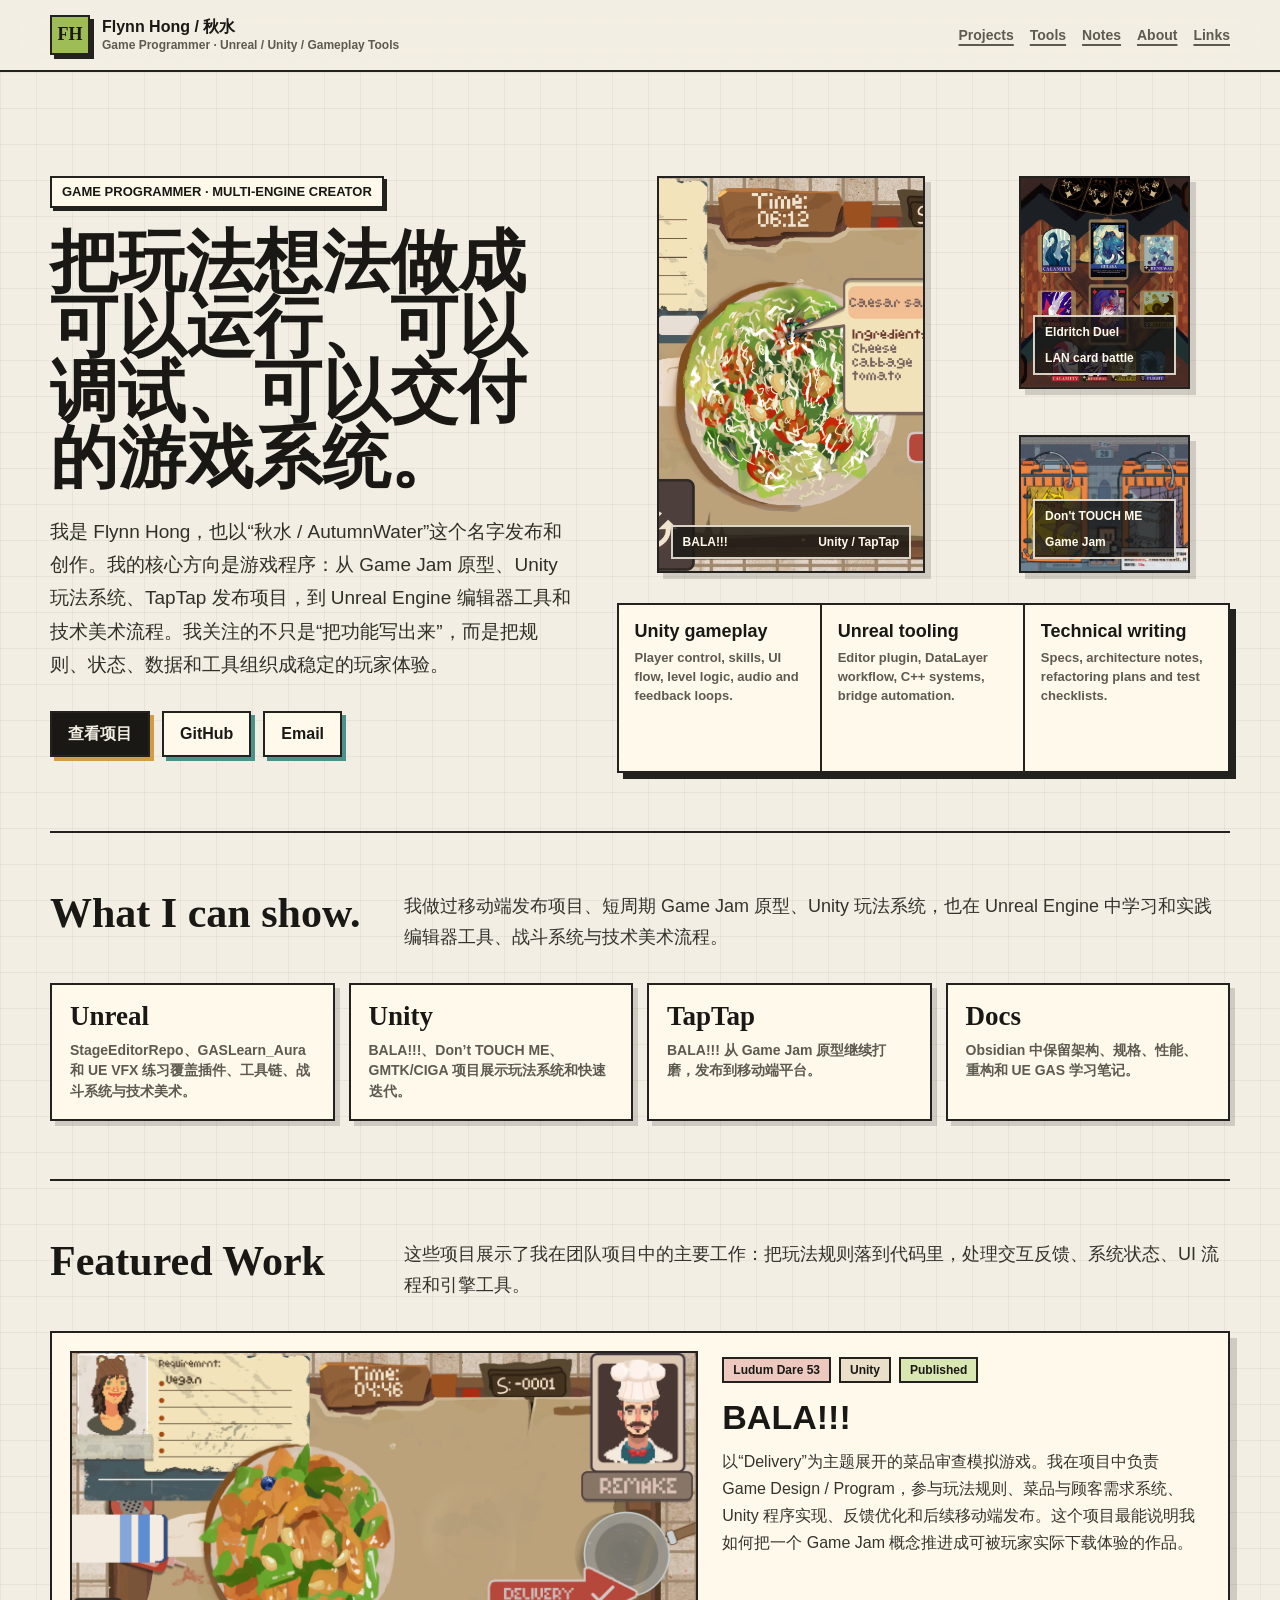
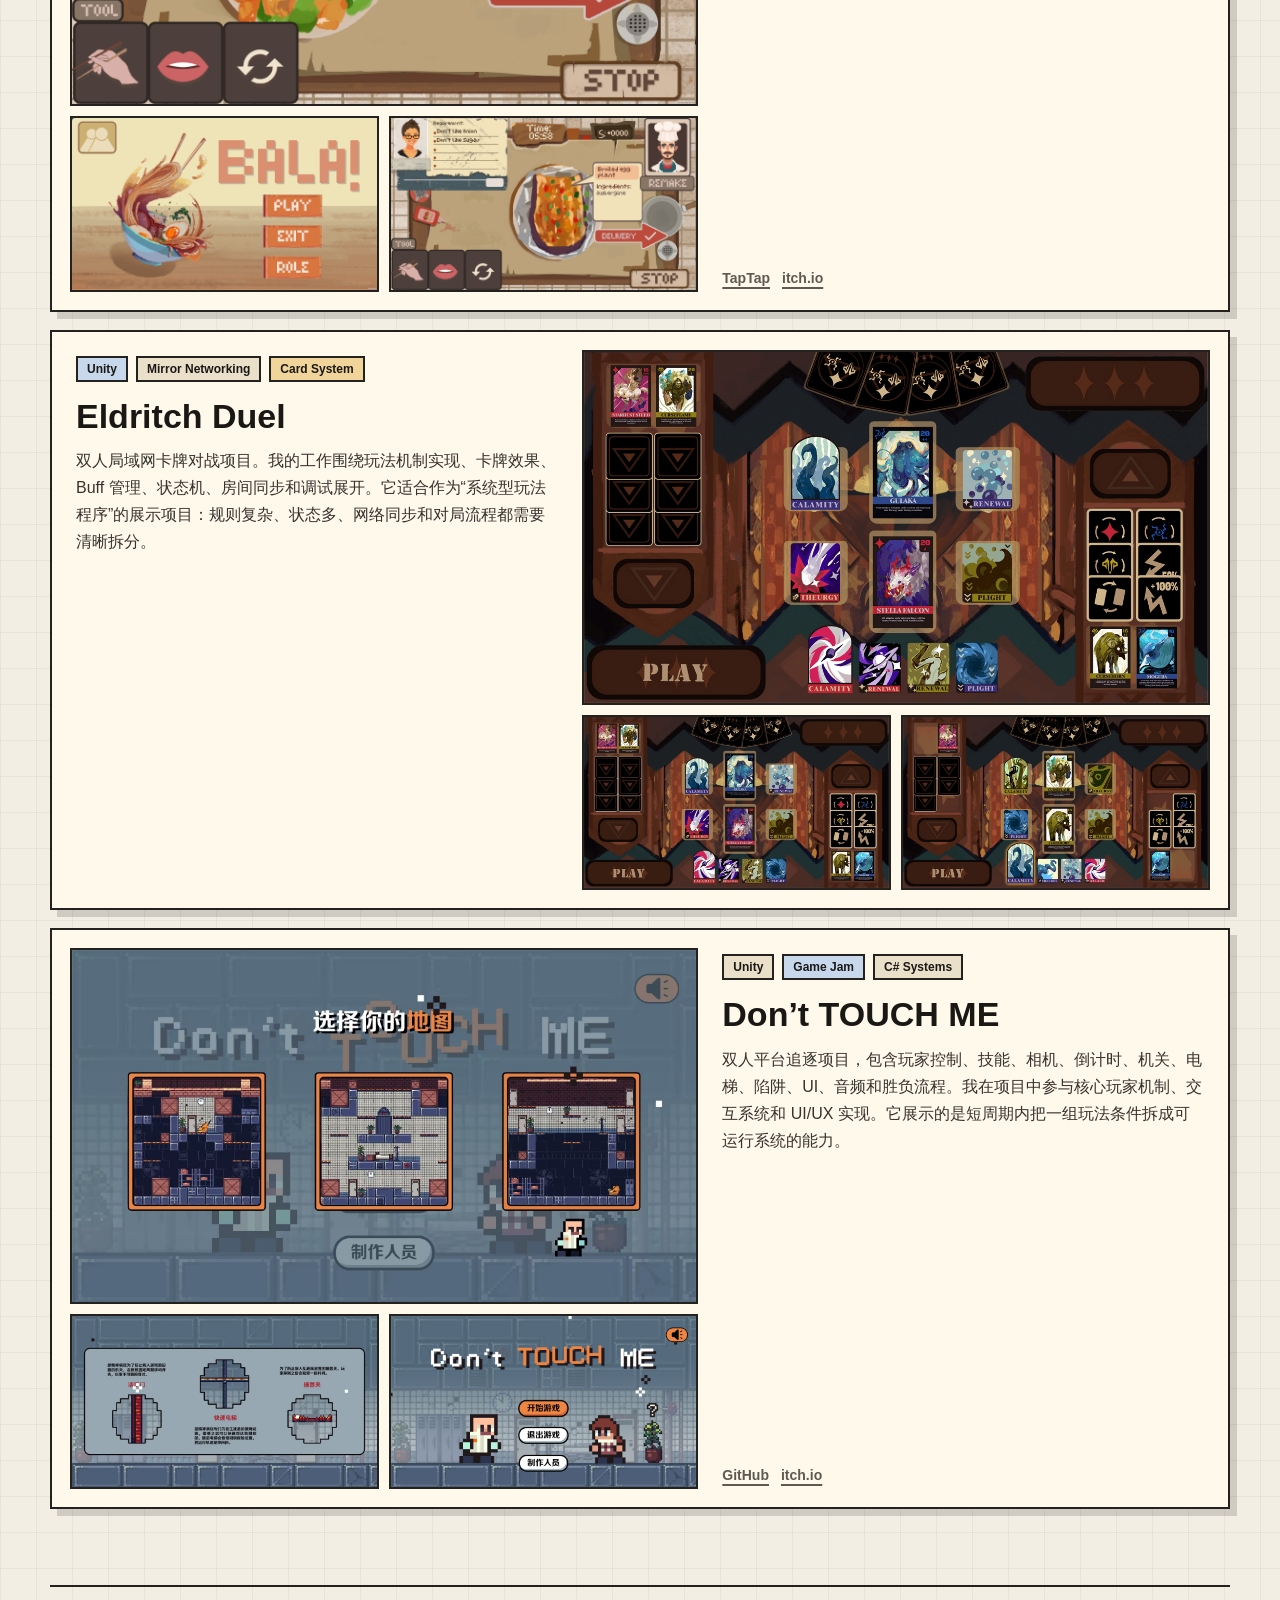
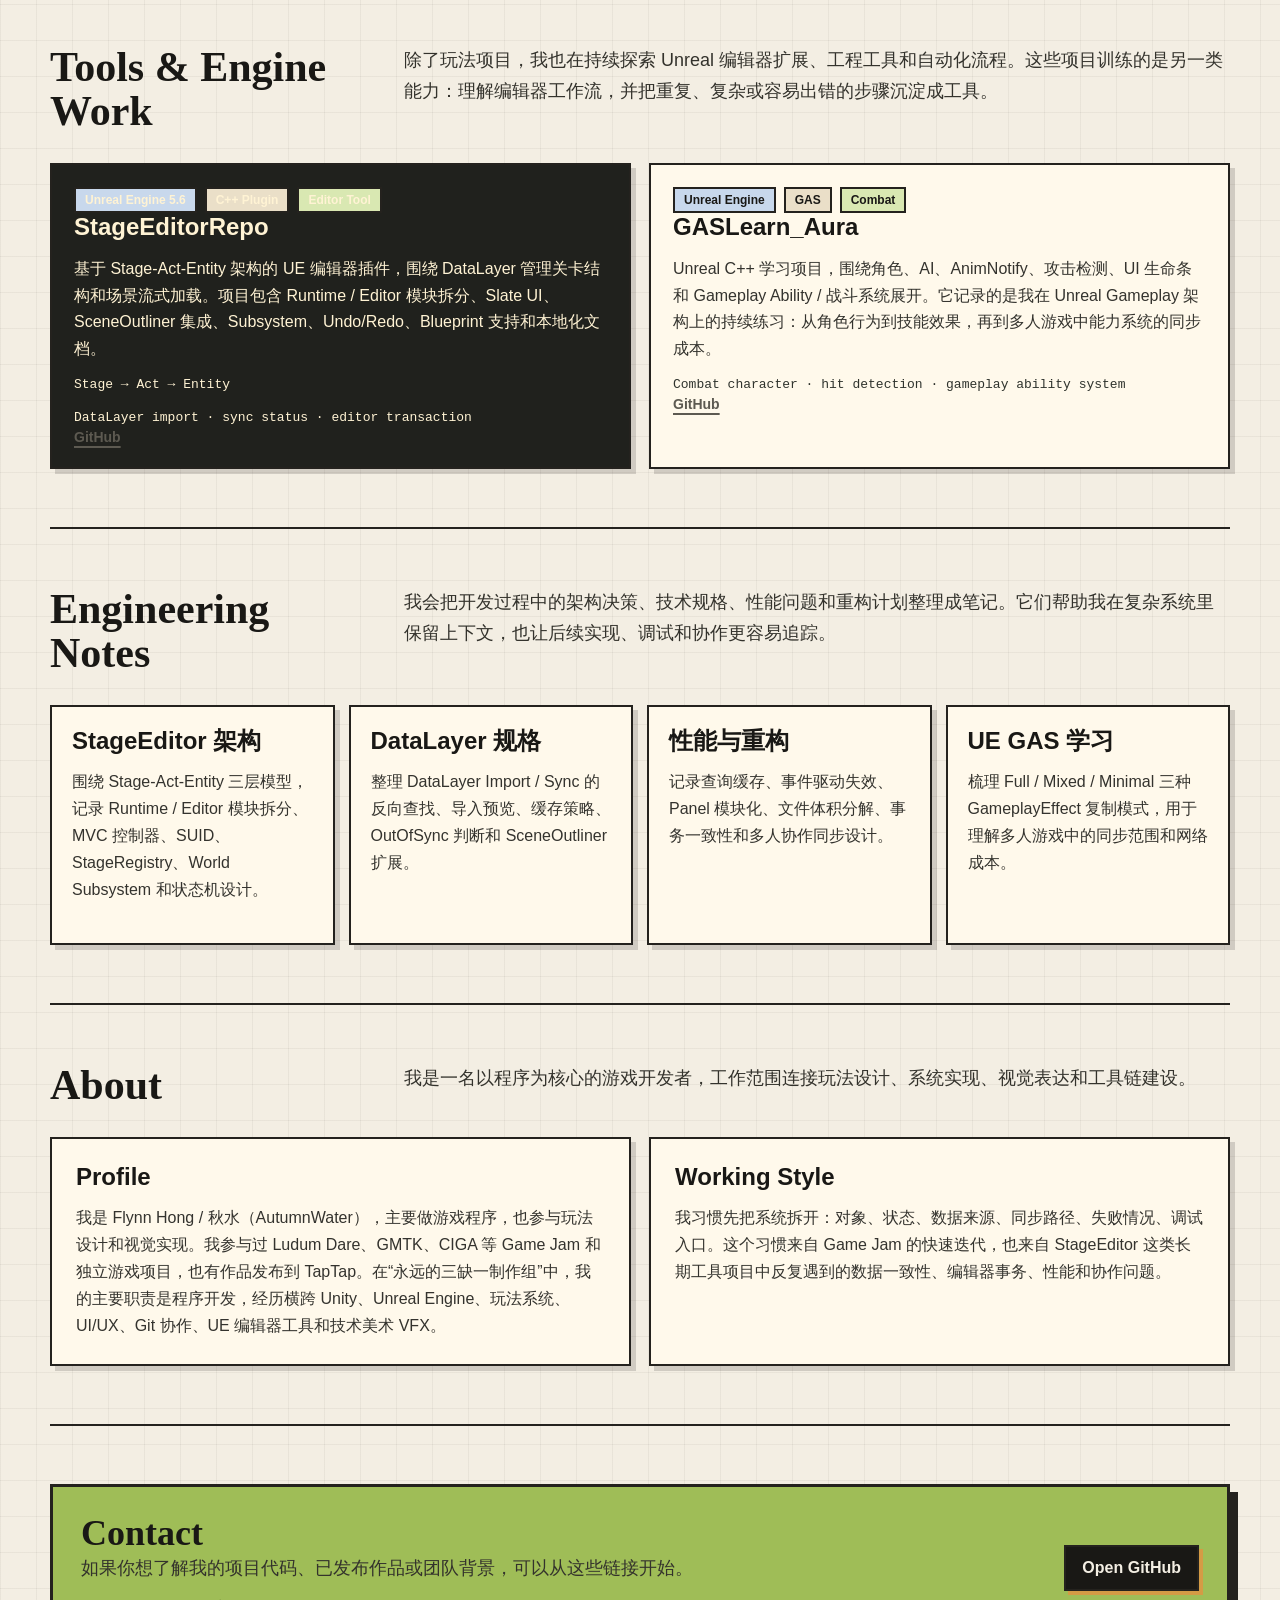
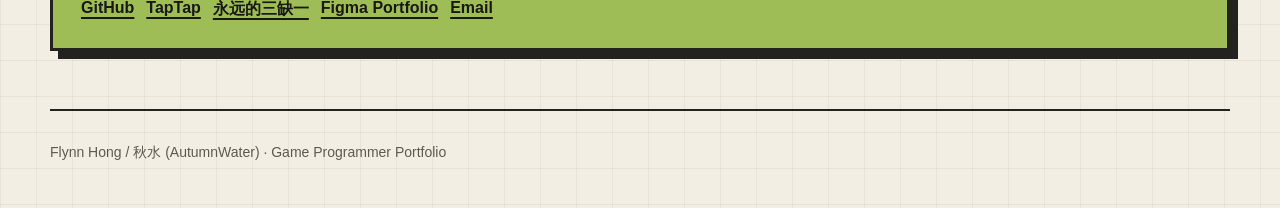
==== index.html @ 028144ae "Publish existing personal portfolio" ====
<!doctype html>
<html lang="zh-CN">
<head>
  <meta charset="utf-8">
  <meta name="viewport" content="width=device-width, initial-scale=1">
  <meta name="description" content="Flynn Hong / AutumnWater — game programmer working across Unity, Unreal Engine, gameplay systems and editor tools."><title>Flynn Hong / 秋水 (AutumnWater) - Game Programmer Portfolio</title>
  <style>
    :root {
      --paper: #f3eee3;
      --paper-deep: #e3d7c2;
      --ink: #191815;
      --muted: #5d5a51;
      --line: #24221e;
      --panel: #fff9eb;
      --green: #9fbd57;
      --blue: #315f91;
      --red: #b94e4a;
      --gold: #d49b45;
      --teal: #4c918b;
      --shadow: rgba(25, 24, 21, 0.16);
      font-family: "Trebuchet MS", "Noto Sans SC", "Microsoft YaHei", sans-serif;
    }

    * {
      box-sizing: border-box;
    }

    html {
      scroll-behavior: smooth;
    }

    body {
      margin: 0;
      color: var(--ink);
      overflow-x: hidden;
      background:
        linear-gradient(90deg, rgba(36, 34, 30, 0.05) 1px, transparent 1px),
        linear-gradient(rgba(36, 34, 30, 0.05) 1px, transparent 1px),
        var(--paper);
      background-size: 36px 36px;
    }

    a {
      color: inherit;
      text-decoration-thickness: 2px;
      text-underline-offset: 4px;
    }

    img {
      display: block;
      max-width: 100%;
    }

    .shell {
      width: min(1180px, calc(100vw - 32px));
      margin: 0 auto;
    }

    .nav-wrap {
      position: sticky;
      top: 0;
      z-index: 10;
      border-bottom: 2px solid var(--line);
      background: rgba(243, 238, 227, 0.92);
      backdrop-filter: blur(14px);
    }

    .nav {
      min-height: 70px;
      display: flex;
      align-items: center;
      justify-content: space-between;
      gap: 24px;
    }

    .brand {
      display: flex;
      align-items: center;
      gap: 12px;
      font-weight: 900;
      line-height: 1.1;
    }

    .brand-mark {
      width: 40px;
      height: 40px;
      display: grid;
      place-items: center;
      border: 2px solid var(--line);
      background: var(--green);
      box-shadow: 4px 4px 0 var(--line);
      font-family: Georgia, "Times New Roman", serif;
      font-size: 18px;
    }

    .brand small {
      display: block;
      margin-top: 3px;
      color: var(--muted);
      font-size: 12px;
      font-weight: 800;
    }

    nav {
      display: flex;
      flex-wrap: wrap;
      gap: 16px;
      color: var(--muted);
      font-size: 14px;
      font-weight: 900;
    }

    .hero {
      min-height: auto;
      display: grid;
      grid-template-columns: minmax(0, 0.92fr) minmax(460px, 1.08fr);
      gap: 44px;
      align-items: center;
      padding: 88px 0 58px;
      border-bottom: 2px solid var(--line);
    }

    .eyebrow {
      display: inline-flex;
      align-items: center;
      min-height: 32px;
      padding: 0 10px;
      border: 2px solid var(--line);
      background: var(--panel);
      box-shadow: 3px 3px 0 var(--line);
      font-size: 13px;
      font-weight: 900;
      text-transform: uppercase;
    }

    h1,
    h2 {
      font-family: Georgia, "Times New Roman", "Noto Serif SC", serif;
      letter-spacing: 0;
    }

    h1 {
      max-width: 760px;
      margin: 22px 0 0;
      font-size: 68px;
      line-height: 0.96;
      text-wrap: pretty;
      overflow-wrap: anywhere;
    }

    .lead {
      max-width: 690px;
      margin: 24px 0 0;
      color: #303028;
      font-size: 19px;
      line-height: 1.75;
    }

    .hero-actions {
      display: flex;
      flex-wrap: wrap;
      gap: 12px;
      margin-top: 30px;
    }

    .button {
      min-height: 46px;
      display: inline-flex;
      align-items: center;
      justify-content: center;
      padding: 0 16px;
      border: 2px solid var(--line);
      background: var(--ink);
      color: var(--paper);
      box-shadow: 4px 4px 0 var(--gold);
      font-weight: 900;
      text-decoration: none;
    }

    .button.secondary {
      background: var(--panel);
      color: var(--ink);
      box-shadow: 4px 4px 0 var(--teal);
    }

    .hero-board {
      display: grid;
      grid-template-columns: 1fr 0.72fr;
      grid-template-rows: 245px 170px 170px;
      gap: 14px;
    }

    .media-tile {
      position: relative;
      overflow: hidden;
      border: 2px solid var(--line);
      background: #161512;
      box-shadow: 6px 6px 0 var(--shadow);
    }

    .media-tile img {
      width: 100%;
      height: 100%;
      object-fit: cover;
    }

    .media-tile.large {
      grid-row: span 2;
    }

    .media-tile.tall {
      grid-row: span 2;
    }

    .media-caption {
      position: absolute;
      left: 12px;
      right: 12px;
      bottom: 12px;
      display: flex;
      align-items: center;
      justify-content: space-between;
      gap: 12px;
      padding: 8px 10px;
      border: 2px solid rgba(255, 249, 235, 0.82);
      background: rgba(25, 24, 21, 0.78);
      color: #fff9eb;
      font-size: 12px;
      font-weight: 900;
      flex-wrap: wrap;
    }

    .hero-card {
      grid-column: span 2;
      display: grid;
      grid-template-columns: repeat(3, 1fr);
      border: 2px solid var(--line);
      background: var(--panel);
      box-shadow: 6px 6px 0 var(--line);
    }

    .hero-card div {
      padding: 16px;
      border-right: 2px solid var(--line);
    }

    .hero-card div:last-child {
      border-right: 0;
    }

    .hero-card strong {
      display: block;
      font-size: 18px;
    }

    .hero-card span {
      display: block;
      margin-top: 7px;
      color: var(--muted);
      font-size: 13px;
      line-height: 1.45;
      font-weight: 800;
    }

    section {
      padding: 58px 0;
      border-bottom: 2px solid var(--line);
    }

    .section-head {
      display: grid;
      grid-template-columns: minmax(220px, 320px) 1fr;
      gap: 34px;
      align-items: start;
      margin-bottom: 30px;
    }

    h2 {
      margin: 0;
      font-size: 42px;
      line-height: 1.05;
    }

    .section-head p,
    .body-copy {
      margin: 0;
      color: #33322c;
      font-size: 18px;
      line-height: 1.72;
    }

    .proof-grid {
      display: grid;
      grid-template-columns: repeat(4, 1fr);
      gap: 14px;
    }

    .proof {
      min-height: 126px;
      padding: 18px;
      border: 2px solid var(--line);
      background: var(--panel);
      box-shadow: 5px 5px 0 var(--shadow);
    }

    .proof strong {
      display: block;
      font-family: Georgia, "Times New Roman", serif;
      font-size: 27px;
      line-height: 1;
    }

    .proof span {
      display: block;
      margin-top: 10px;
      color: var(--muted);
      font-size: 14px;
      line-height: 1.45;
      font-weight: 800;
    }

    .feature {
      display: grid;
      grid-template-columns: minmax(0, 1.12fr) minmax(360px, 0.88fr);
      gap: 18px;
      margin-bottom: 18px;
      padding: 18px;
      border: 2px solid var(--line);
      background: var(--panel);
      box-shadow: 7px 7px 0 var(--shadow);
    }

    .feature.reverse {
      grid-template-columns: minmax(360px, 0.88fr) minmax(0, 1.12fr);
    }

    .feature-media {
      display: grid;
      grid-template-columns: 1fr 1fr;
      gap: 10px;
      min-height: 360px;
    }

    .feature-media.single {
      grid-template-columns: 1fr;
    }

    .feature-media img {
      width: 100%;
      height: 100%;
      min-height: 170px;
      object-fit: cover;
      border: 2px solid var(--line);
      background: #181713;
    }

    .feature-media img.wide {
      grid-column: span 2;
    }

    .feature-copy {
      display: flex;
      flex-direction: column;
      justify-content: space-between;
      gap: 22px;
      padding: 6px;
    }

    .meta {
      display: flex;
      flex-wrap: wrap;
      gap: 8px;
    }

    .pill {
      display: inline-flex;
      align-items: center;
      min-height: 26px;
      padding: 0 9px;
      border: 2px solid var(--line);
      background: #eadfc8;
      font-size: 12px;
      font-weight: 900;
    }

    .pill.blue {
      background: #c8d8ec;
    }

    .pill.green {
      background: #d9e8b2;
    }

    .pill.red {
      background: #ecc8bf;
    }

    .pill.gold {
      background: #f0d49a;
    }

    .feature h3 {
      margin: 16px 0 0;
      font-size: 34px;
      line-height: 1.08;
    }

    .feature p {
      margin: 14px 0 0;
      color: #34332e;
      font-size: 16px;
      line-height: 1.68;
    }

    .work-links {
      display: flex;
      flex-wrap: wrap;
      gap: 12px;
      color: var(--muted);
      font-size: 14px;
      font-weight: 900;
    }

    .code-feature {
      display: grid;
      grid-template-columns: 1fr 1fr;
      gap: 18px;
    }

    .code-card,
    .note-card,
    .about-panel {
      border: 2px solid var(--line);
      background: var(--panel);
      box-shadow: 5px 5px 0 var(--shadow);
    }

    .code-card {
      padding: 22px;
      min-height: 260px;
    }

    .code-card.dark {
      background: #20211d;
      color: #fff3d4;
    }

    .code-card h3,
    .note-card h3,
    .about-panel h3 {
      margin: 0;
      font-size: 24px;
      line-height: 1.18;
    }

    .code-card p,
    .note-card p,
    .about-panel p {
      margin: 14px 0 0;
      color: #34332e;
      font-size: 16px;
      line-height: 1.68;
    }

    .code-card.dark p,
    .code-card.dark .code-line {
      color: #fff3d4;
    }

    .code-line {
      display: block;
      margin-top: 12px;
      color: #2f332d;
      font-family: Consolas, "Courier New", monospace;
      font-size: 13px;
      line-height: 1.6;
    }

    .note-grid {
      display: grid;
      grid-template-columns: repeat(4, 1fr);
      gap: 14px;
    }

    .note-card {
      padding: 20px;
      min-height: 240px;
    }

    .about-grid {
      display: grid;
      grid-template-columns: 1fr 1fr;
      gap: 18px;
    }

    .about-panel {
      padding: 24px;
    }

    .contact-band {
      display: grid;
      grid-template-columns: 1fr auto;
      gap: 24px;
      align-items: center;
      padding: 28px;
      border: 3px solid var(--line);
      background: var(--green);
      box-shadow: 8px 8px 0 var(--line);
    }

    .contact-band h2 {
      font-size: 36px;
    }

    .link-list {
      display: flex;
      flex-wrap: wrap;
      gap: 12px;
      margin-top: 16px;
      font-weight: 900;
    }

    footer {
      padding: 30px 0 44px;
      color: var(--muted);
      font-size: 14px;
      line-height: 1.6;
    }

    @media (max-width: 980px) {
      .nav,
      .hero,
      .section-head,
      .feature,
      .feature.reverse,
      .code-feature,
      .about-grid,
      .contact-band {
        grid-template-columns: 1fr;
      }

      .nav {
        display: grid;
        padding: 14px 0;
      }

      .hero {
        min-height: 0;
      }

      h1 {
        font-size: 46px;
      }

      .proof-grid,
      .note-grid {
        grid-template-columns: repeat(2, 1fr);
      }
    }

    @media (max-width: 640px) {
      .hero-board,
      .hero-card,
      .feature-media,
      .feature-media.single,
      .proof-grid,
      .note-grid {
        grid-template-columns: 1fr;
      }

      .media-tile.large,
      .media-tile.tall {
        grid-row: auto;
      }

      .hero-board {
        grid-template-rows: repeat(4, 190px) auto;
      }

      .hero-card {
        grid-column: auto;
      }

      .hero-card div,
      .hero-card div:last-child {
        border-right: 0;
        border-bottom: 2px solid var(--line);
      }

      .hero-card div:last-child {
        border-bottom: 0;
      }

      .feature-media img.wide {
        grid-column: auto;
      }

      h1 {
        font-size: 31px;
        line-height: 1.05;
        word-break: break-all;
      }

      .lead {
        font-size: 17px;
        overflow-wrap: anywhere;
      }

      h2 {
        font-size: 34px;
      }
    }
  </style>
</head>
<body>
  <header class="nav-wrap">
    <div class="shell nav">
      <div class="brand">
        <span class="brand-mark">FH</span>
        <div>
          Flynn Hong / 秋水
          <small>Game Programmer · Unreal / Unity / Gameplay Tools</small>
        </div>
      </div>
      <nav aria-label="主要导航">
        <a href="#work">Projects</a>
        <a href="#tools">Tools</a>
        <a href="#notes">Notes</a>
        <a href="#about">About</a>
        <a href="#contact">Links</a>
      </nav>
    </div>
  </header>

  <main class="shell">
    <section class="hero">
      <div>
        <span class="eyebrow">Game Programmer · Multi-engine Creator</span>
        <h1>把玩法想法做成可以运行、可以调试、可以交付的游戏系统。</h1>
        <p class="lead">
          我是 Flynn Hong，也以“秋水 / AutumnWater”这个名字发布和创作。我的核心方向是游戏程序：从 Game Jam 原型、Unity 玩法系统、TapTap 发布项目，到 Unreal Engine 编辑器工具和技术美术流程。我关注的不只是“把功能写出来”，而是把规则、状态、数据和工具组织成稳定的玩家体验。
        </p>
        <div class="hero-actions">
          <a class="button" href="#work">查看项目</a>
          <a class="button secondary" href="https://github.com/SuperRed-Hong">GitHub</a>
          <a class="button secondary" href="mailto:734005065@qq.com">Email</a>
        </div>
      </div>

      <div class="hero-board" aria-label="项目截图拼贴">
        <figure class="media-tile large">
          <img src="site-assets-itch-bala-05.png" alt="BALA gameplay screenshot">
          <figcaption class="media-caption"><span>BALA!!!</span><span>Unity / TapTap</span></figcaption>
        </figure>
        <figure class="media-tile">
          <img src="site-assets-itch-eldritch-duel-gallery-eldritch-07.png" alt="Eldritch Duel battle screenshot">
          <figcaption class="media-caption"><span>Eldritch Duel</span><span>LAN card battle</span></figcaption>
        </figure>
        <figure class="media-tile">
          <img src="site-assets-itch-dont-touch-me-10.jpg" alt="Don't TOUCH ME gameplay screenshot">
          <figcaption class="media-caption"><span>Don't TOUCH ME</span><span>Game Jam</span></figcaption>
        </figure>
        <div class="hero-card">
          <div>
            <strong>Unity gameplay</strong>
            <span>Player control, skills, UI flow, level logic, audio and feedback loops.</span>
          </div>
          <div>
            <strong>Unreal tooling</strong>
            <span>Editor plugin, DataLayer workflow, C++ systems, bridge automation.</span>
          </div>
          <div>
            <strong>Technical writing</strong>
            <span>Specs, architecture notes, refactoring plans and test checklists.</span>
          </div>
        </div>
      </div>
    </section>

    <section aria-labelledby="proof-title">
      <div class="section-head">
        <h2 id="proof-title">What I can show.</h2>
        <p>
          我做过移动端发布项目、短周期 Game Jam 原型、Unity 玩法系统，也在 Unreal Engine 中学习和实践编辑器工具、战斗系统与技术美术流程。
        </p>
      </div>
      <div class="proof-grid">
        <div class="proof">
          <strong>Unreal</strong>
          <span>StageEditorRepo、GASLearn_Aura 和 UE VFX 练习覆盖插件、工具链、战斗系统与技术美术。</span>
        </div>
        <div class="proof">
          <strong>Unity</strong>
          <span>BALA!!!、Don’t TOUCH ME、GMTK/CIGA 项目展示玩法系统和快速迭代。</span>
        </div>
        <div class="proof">
          <strong>TapTap</strong>
          <span>BALA!!! 从 Game Jam 原型继续打磨，发布到移动端平台。</span>
        </div>
        <div class="proof">
          <strong>Docs</strong>
          <span>Obsidian 中保留架构、规格、性能、重构和 UE GAS 学习笔记。</span>
        </div>
      </div>
    </section>

    <section id="work">
      <div class="section-head">
        <h2>Featured Work</h2>
        <p>
          这些项目展示了我在团队项目中的主要工作：把玩法规则落到代码里，处理交互反馈、系统状态、UI 流程和引擎工具。
        </p>
      </div>

      <article class="feature">
        <div class="feature-media">
          <img class="wide" src="site-assets-itch-bala-08.png" alt="BALA gameplay interface">
          <img src="site-assets-itch-bala-06.png" alt="BALA food inspection gameplay">
          <img src="site-assets-itch-bala-09.png" alt="BALA level screenshot">
        </div>
        <div class="feature-copy">
          <div>
            <div class="meta">
              <span class="pill red">Ludum Dare 53</span>
              <span class="pill">Unity</span>
              <span class="pill green">Published</span>
            </div>
            <h3>BALA!!!</h3>
            <p>
              以“Delivery”为主题展开的菜品审查模拟游戏。我在项目中负责 Game Design / Program，参与玩法规则、菜品与顾客需求系统、Unity 程序实现、反馈优化和后续移动端发布。这个项目最能说明我如何把一个 Game Jam 概念推进成可被玩家实际下载体验的作品。
            </p>
          </div>
          <div class="work-links">
            <a href="https://www.taptap.cn/app/382977">TapTap</a>
            <a href="https://autumnwater.itch.io/bala">itch.io</a>
          </div>
        </div>
      </article>

      <article class="feature reverse">
        <div class="feature-copy">
          <div>
            <div class="meta">
              <span class="pill blue">Unity</span>
              <span class="pill">Mirror Networking</span>
              <span class="pill gold">Card System</span>
            </div>
            <h3>Eldritch Duel</h3>
            <p>
              双人局域网卡牌对战项目。我的工作围绕玩法机制实现、卡牌效果、Buff 管理、状态机、房间同步和调试展开。它适合作为“系统型玩法程序”的展示项目：规则复杂、状态多、网络同步和对局流程都需要清晰拆分。
            </p>
          </div>
        </div>
        <div class="feature-media">
          <img class="wide" src="site-assets-itch-eldritch-duel-gallery-eldritch-07.png" alt="Eldritch Duel battle screen">
          <img src="site-assets-itch-eldritch-duel-gallery-eldritch-14.png" alt="Eldritch Duel gameplay state">
          <img src="site-assets-itch-eldritch-duel-gallery-eldritch-15.png" alt="Eldritch Duel card battle interface">
        </div>
      </article>

      <article class="feature">
        <div class="feature-media">
          <img class="wide" src="site-assets-itch-dont-touch-me-07.jpg" alt="Don't TOUCH ME gameplay screenshot">
          <img src="site-assets-itch-dont-touch-me-08.jpg" alt="Don't TOUCH ME scene screenshot">
          <img src="site-assets-itch-dont-touch-me-12.png" alt="Don't TOUCH ME UI screenshot">
        </div>
        <div class="feature-copy">
          <div>
            <div class="meta">
              <span class="pill">Unity</span>
              <span class="pill blue">Game Jam</span>
              <span class="pill">C# Systems</span>
            </div>
            <h3>Don’t TOUCH ME</h3>
            <p>
              双人平台追逐项目，包含玩家控制、技能、相机、倒计时、机关、电梯、陷阱、UI、音频和胜负流程。我在项目中参与核心玩家机制、交互系统和 UI/UX 实现。它展示的是短周期内把一组玩法条件拆成可运行系统的能力。
            </p>
          </div>
          <div class="work-links">
            <a href="https://github.com/SuperRed-Hong/GMTKGameJam">GitHub</a>
            <a href="https://dskhao.itch.io/dont-touch-me">itch.io</a>
          </div>
        </div>
      </article>
    </section>

    <section id="tools">
      <div class="section-head">
        <h2>Tools & Engine Work</h2>
        <p>
          除了玩法项目，我也在持续探索 Unreal 编辑器扩展、工程工具和自动化流程。这些项目训练的是另一类能力：理解编辑器工作流，并把重复、复杂或容易出错的步骤沉淀成工具。
        </p>
      </div>
      <div class="code-feature">
        <article class="code-card dark">
          <div class="meta">
            <span class="pill blue">Unreal Engine 5.6</span>
            <span class="pill">C++ Plugin</span>
            <span class="pill green">Editor Tool</span>
          </div>
          <h3>StageEditorRepo</h3>
          <p>
            基于 Stage-Act-Entity 架构的 UE 编辑器插件，围绕 DataLayer 管理关卡结构和场景流式加载。项目包含 Runtime / Editor 模块拆分、Slate UI、SceneOutliner 集成、Subsystem、Undo/Redo、Blueprint 支持和本地化文档。
          </p>
          <span class="code-line">Stage → Act → Entity</span>
          <span class="code-line">DataLayer import · sync status · editor transaction</span>
          <div class="work-links">
            <a href="https://github.com/SuperRed-Hong/StageEditorRepo">GitHub</a>
          </div>
        </article>

        <article class="code-card">
          <div class="meta">
            <span class="pill blue">Unreal Engine</span>
            <span class="pill">GAS</span>
            <span class="pill green">Combat</span>
          </div>
          <h3>GASLearn_Aura</h3>
          <p>
            Unreal C++ 学习项目，围绕角色、AI、AnimNotify、攻击检测、UI 生命条和 Gameplay Ability / 战斗系统展开。它记录的是我在 Unreal Gameplay 架构上的持续练习：从角色行为到技能效果，再到多人游戏中能力系统的同步成本。
          </p>
          <span class="code-line">Combat character · hit detection · gameplay ability system</span>
          <div class="work-links">
            <a href="https://github.com/SuperRed-Hong/GASLearn_Aura">GitHub</a>
          </div>
        </article>
      </div>
    </section>

    <section id="notes">
      <div class="section-head">
        <h2>Engineering Notes</h2>
        <p>
          我会把开发过程中的架构决策、技术规格、性能问题和重构计划整理成笔记。它们帮助我在复杂系统里保留上下文，也让后续实现、调试和协作更容易追踪。
        </p>
      </div>
      <div class="note-grid">
        <article class="note-card">
          <h3>StageEditor 架构</h3>
          <p>围绕 Stage-Act-Entity 三层模型，记录 Runtime / Editor 模块拆分、MVC 控制器、SUID、StageRegistry、World Subsystem 和状态机设计。</p>
        </article>
        <article class="note-card">
          <h3>DataLayer 规格</h3>
          <p>整理 DataLayer Import / Sync 的反向查找、导入预览、缓存策略、OutOfSync 判断和 SceneOutliner 扩展。</p>
        </article>
        <article class="note-card">
          <h3>性能与重构</h3>
          <p>记录查询缓存、事件驱动失效、Panel 模块化、文件体积分解、事务一致性和多人协作同步设计。</p>
        </article>
        <article class="note-card">
          <h3>UE GAS 学习</h3>
          <p>梳理 Full / Mixed / Minimal 三种 GameplayEffect 复制模式，用于理解多人游戏中的同步范围和网络成本。</p>
        </article>
      </div>
    </section>

    <section id="about">
      <div class="section-head">
        <h2>About</h2>
        <p>
          我是一名以程序为核心的游戏开发者，工作范围连接玩法设计、系统实现、视觉表达和工具链建设。
        </p>
      </div>
      <div class="about-grid">
        <div class="about-panel">
          <h3>Profile</h3>
          <p>
            我是 Flynn Hong / 秋水（AutumnWater），主要做游戏程序，也参与玩法设计和视觉实现。我参与过 Ludum Dare、GMTK、CIGA 等 Game Jam 和独立游戏项目，也有作品发布到 TapTap。在“永远的三缺一制作组”中，我的主要职责是程序开发，经历横跨 Unity、Unreal Engine、玩法系统、UI/UX、Git 协作、UE 编辑器工具和技术美术 VFX。
          </p>
        </div>
        <div class="about-panel">
          <h3>Working Style</h3>
          <p>
            我习惯先把系统拆开：对象、状态、数据来源、同步路径、失败情况、调试入口。这个习惯来自 Game Jam 的快速迭代，也来自 StageEditor 这类长期工具项目中反复遇到的数据一致性、编辑器事务、性能和协作问题。
          </p>
        </div>
      </div>
    </section>

    <section id="contact">
      <div class="contact-band">
        <div>
          <h2>Contact</h2>
          <p class="body-copy">
            如果你想了解我的项目代码、已发布作品或团队背景，可以从这些链接开始。
          </p>
          <div class="link-list">
            <a href="https://github.com/SuperRed-Hong">GitHub</a>
            <a href="https://www.taptap.cn/app/382977">TapTap</a>
            <a href="https://www.neversufficient.com/">永远的三缺一</a>
            <a href="https://www.figma.com/design/6B36AbeSRW9fFag7OqaqXu/%E6%B4%AA%E7%A1%95-%E6%80%BB%E6%8E%92%E7%89%88-%E4%BF%A1%E6%81%AF%E9%A1%B5?node-id=0-1&t=k1GRHHP17CFEtzhb-1">Figma Portfolio</a>
            <a href="mailto:734005065@qq.com">Email</a>
          </div>
        </div>
        <a class="button" href="https://github.com/SuperRed-Hong">Open GitHub</a>
      </div>
    </section>
  </main>

  <footer class="shell">
    Flynn Hong / 秋水 (AutumnWater) · Game Programmer Portfolio
  </footer>
</body>
</html>
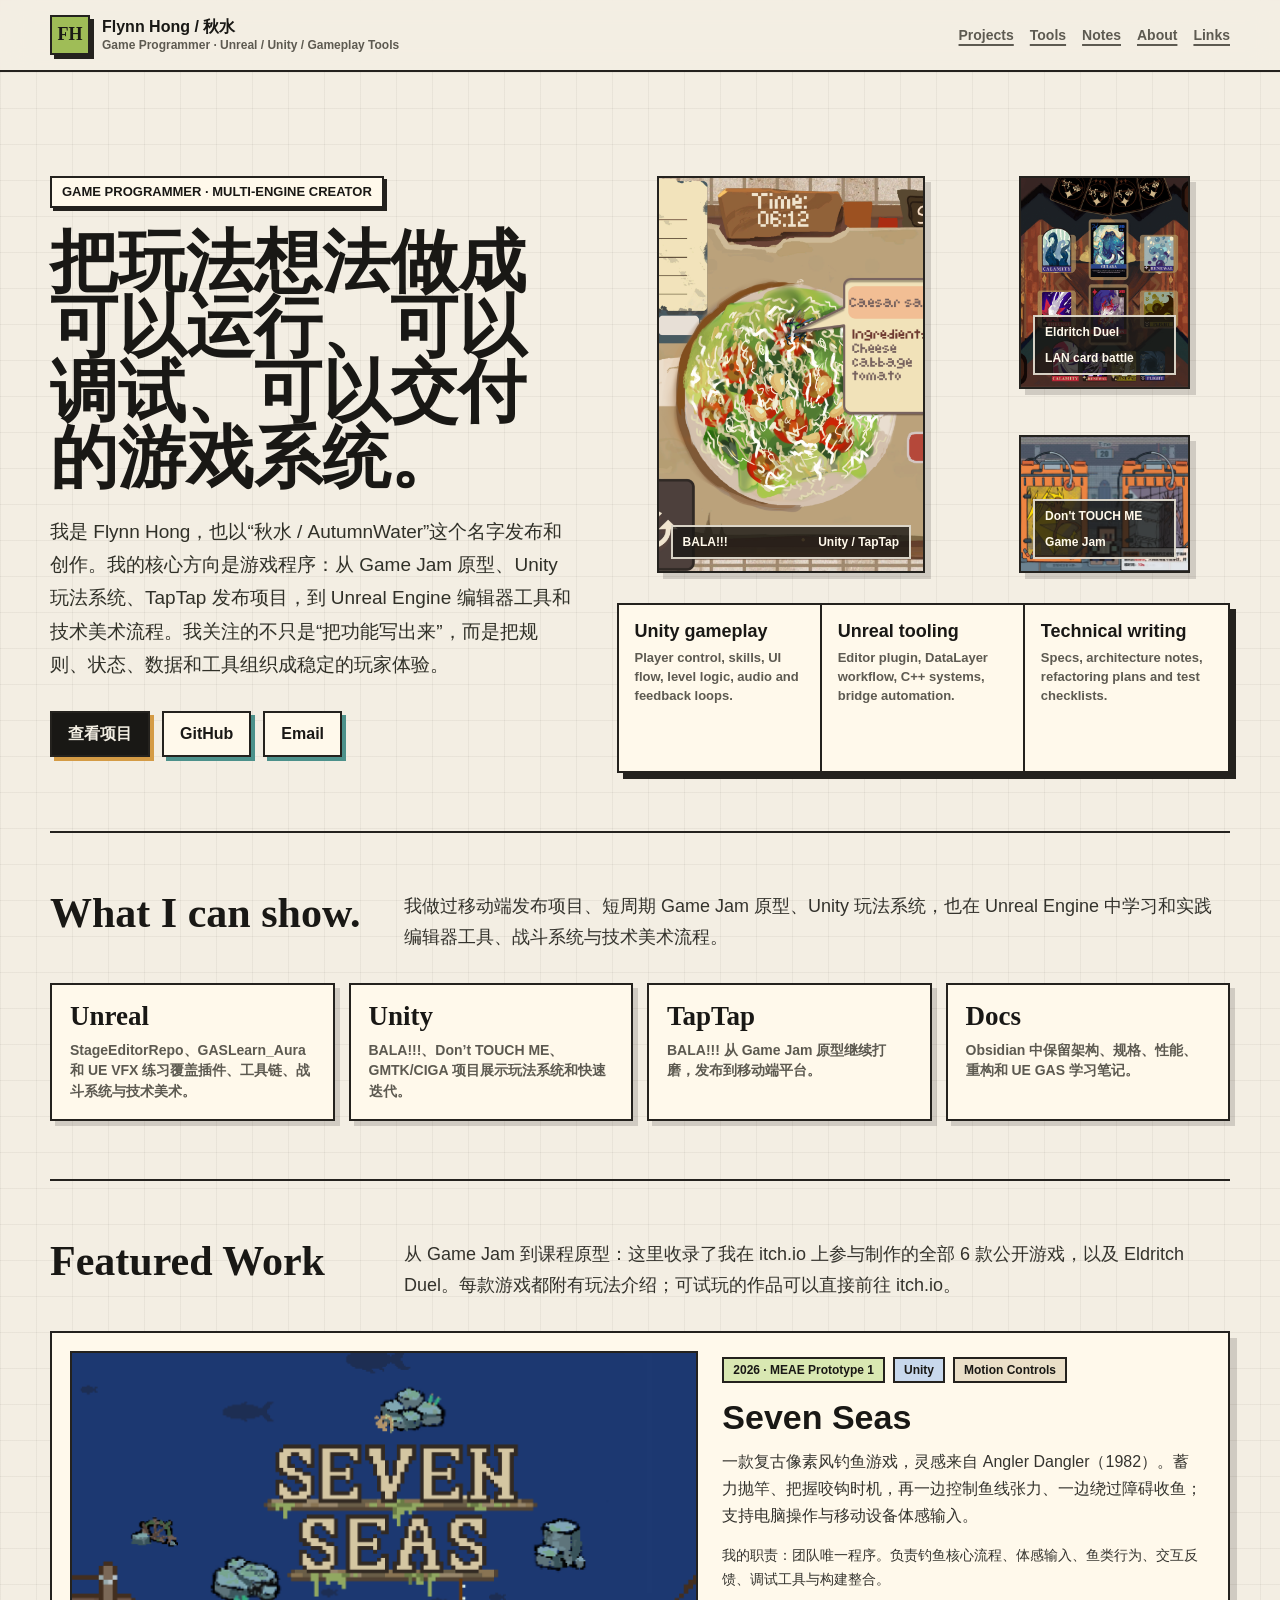
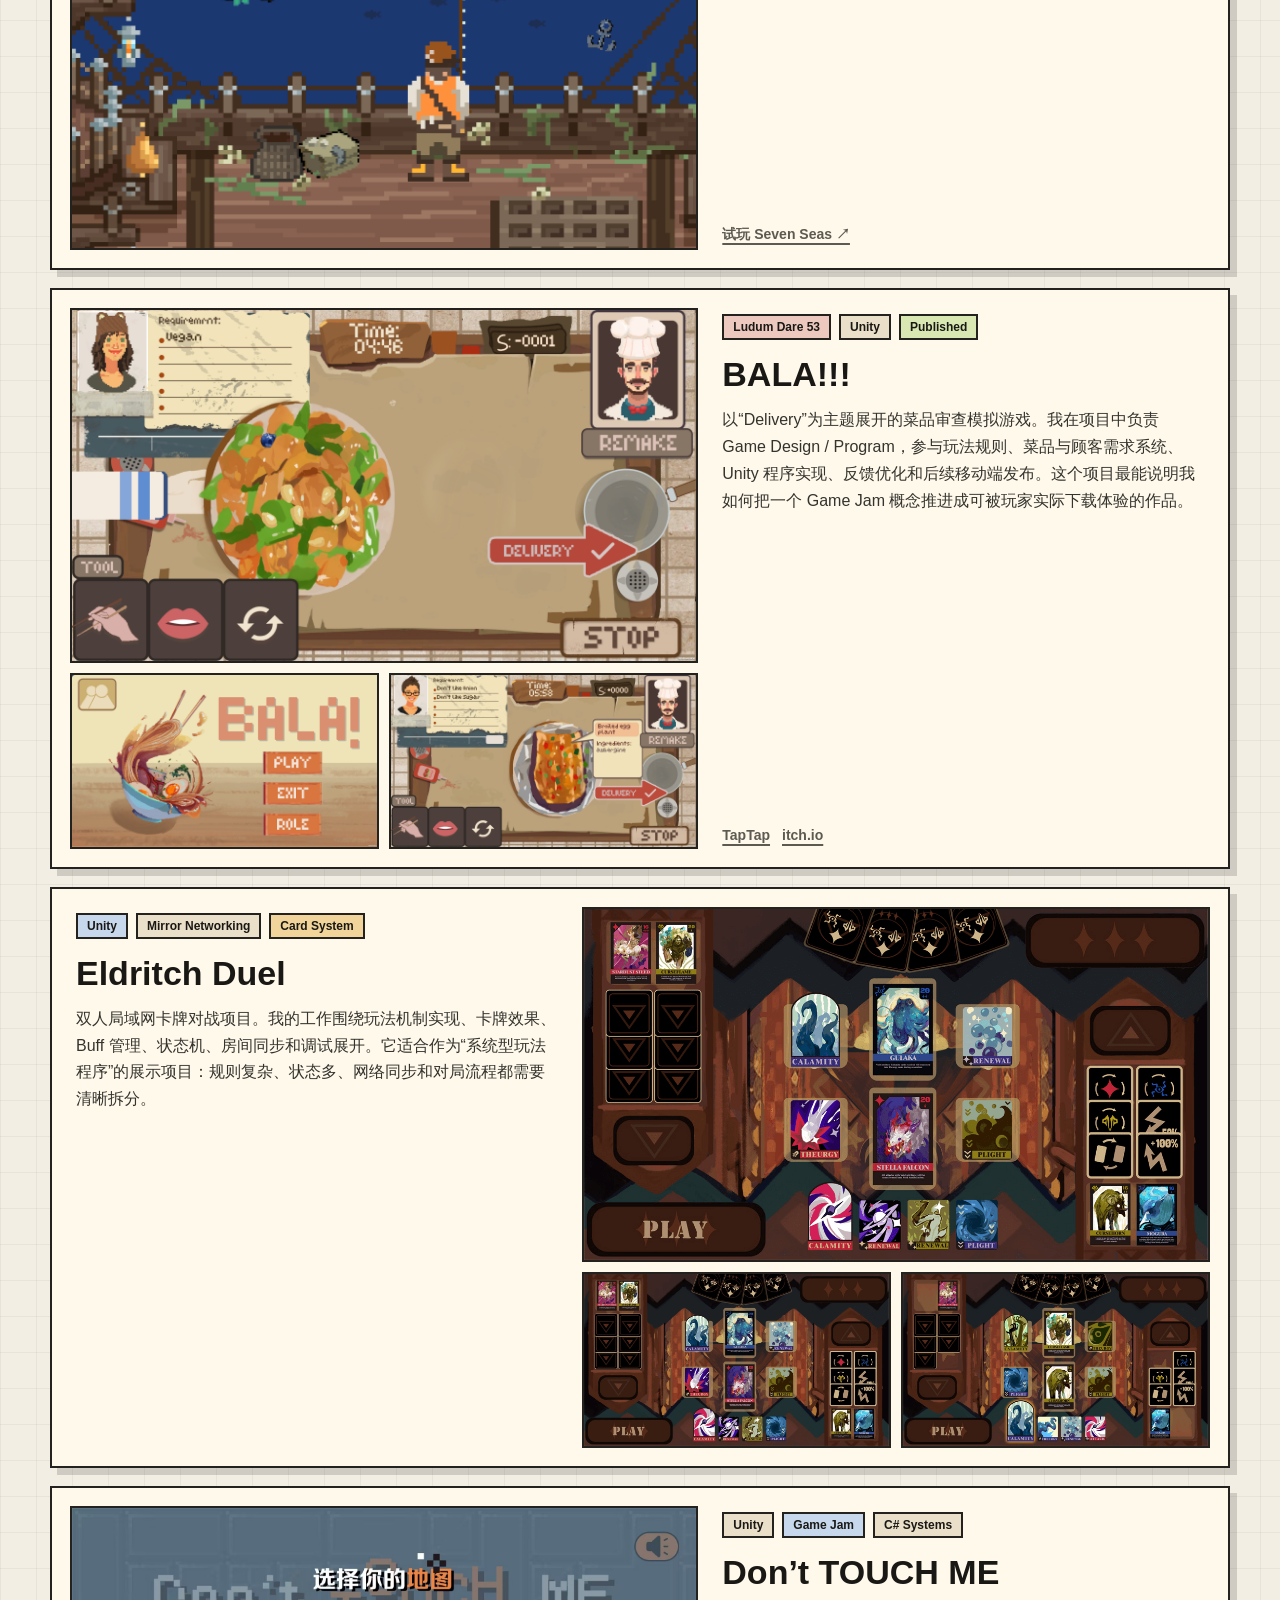
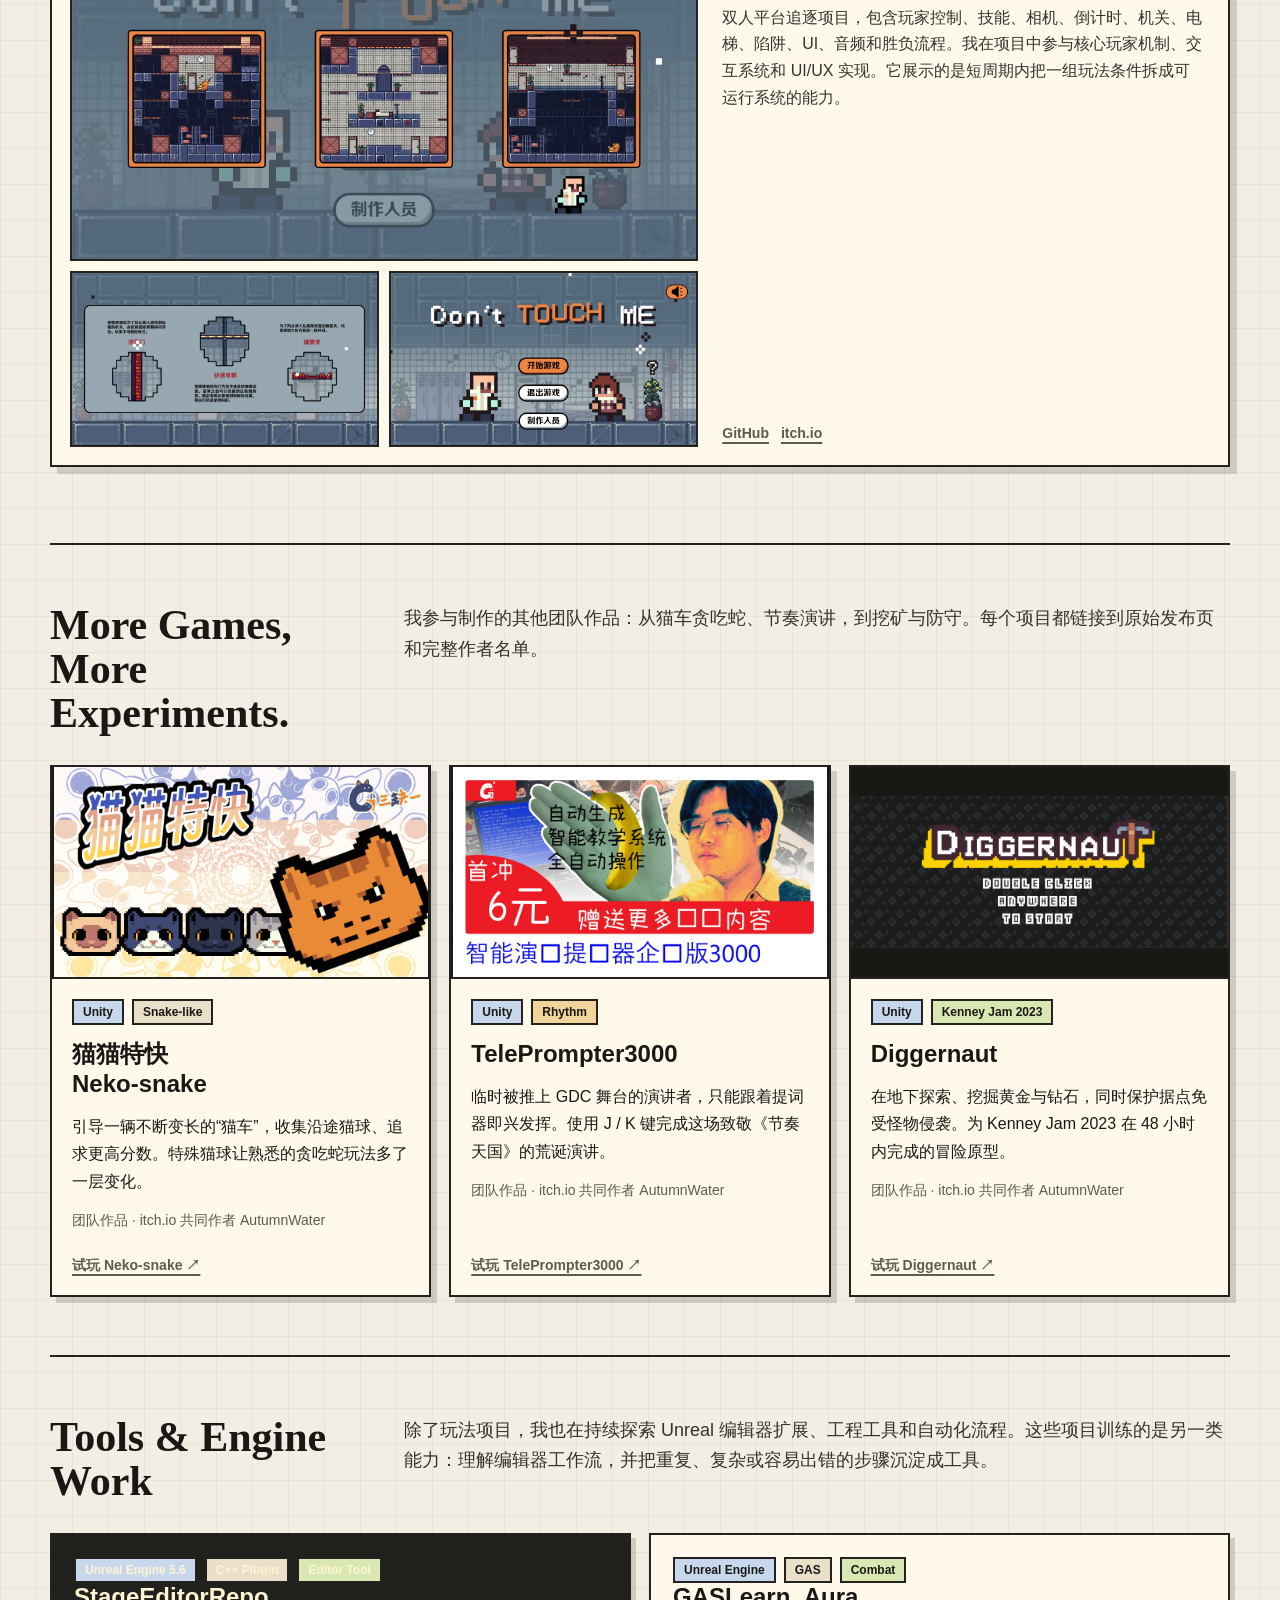
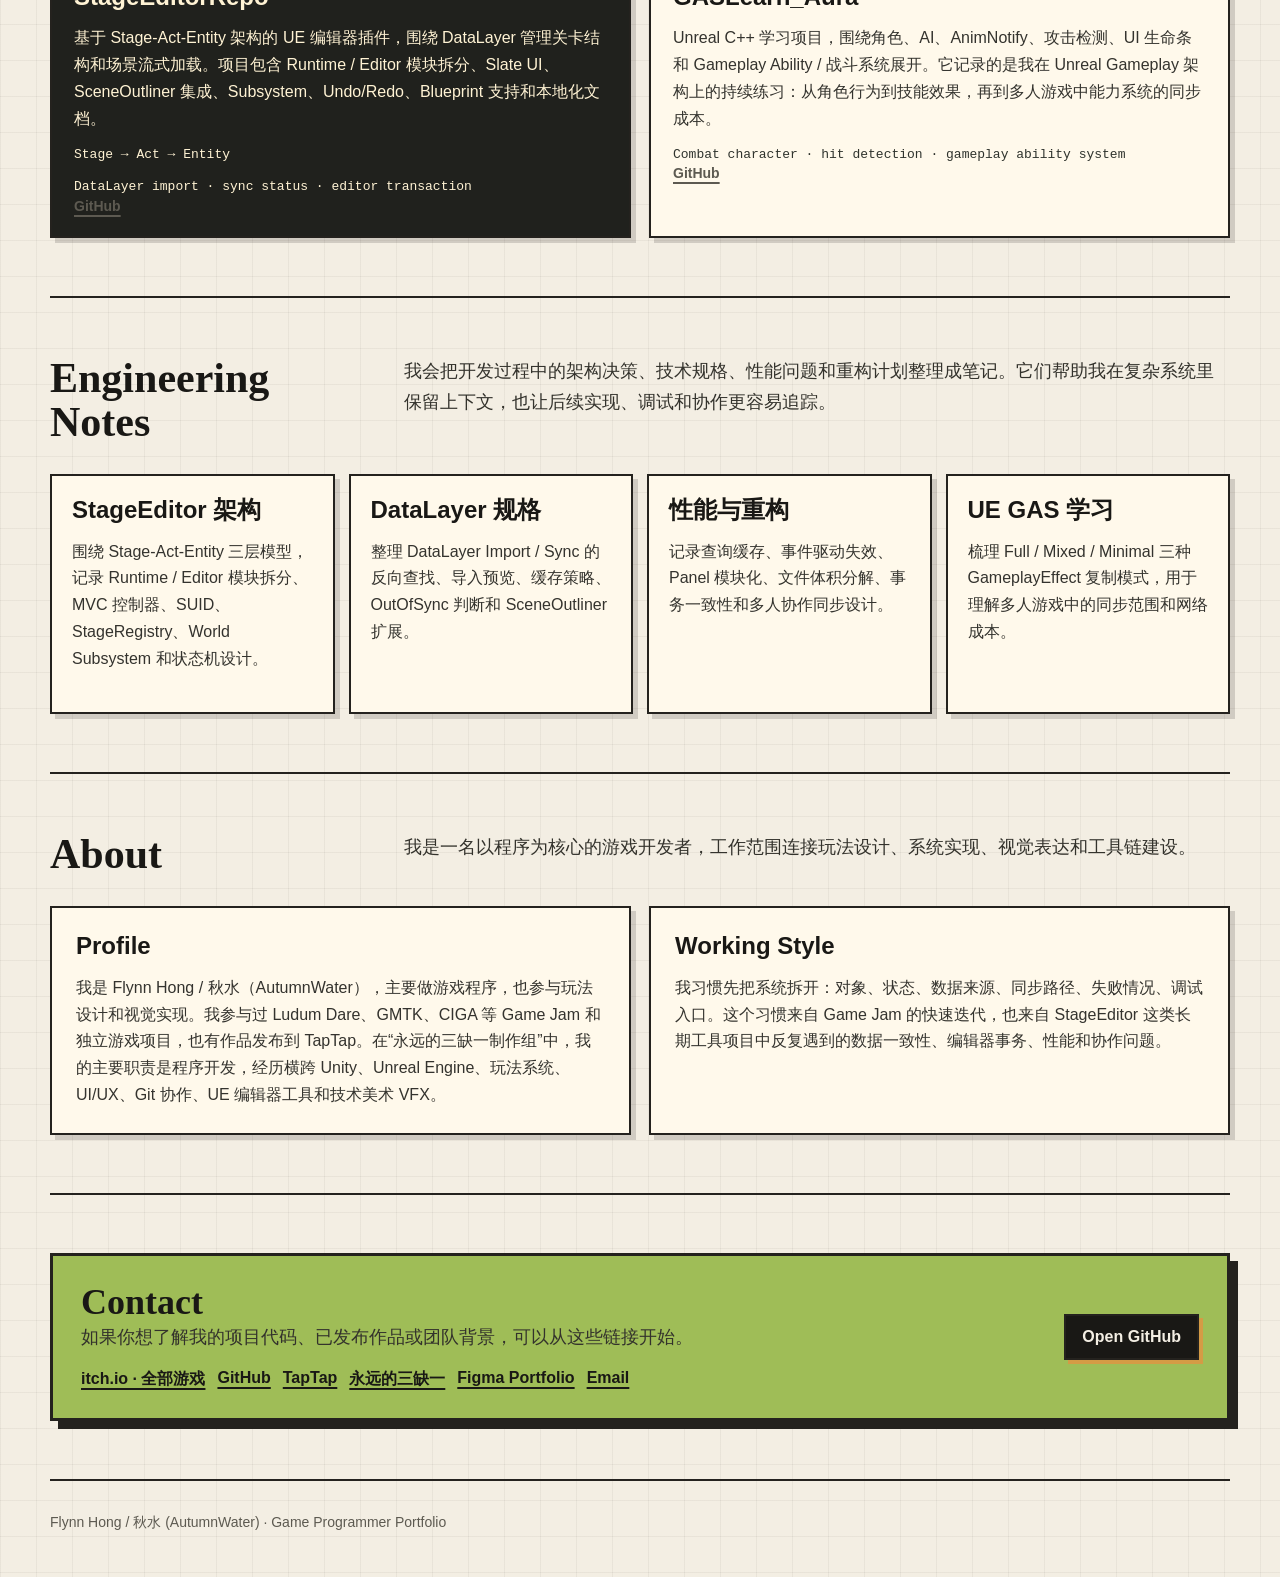
==== commit 9d9a89ad: "Add all published itch games and portfolio links" ====
--- a/index.html
+++ b/index.html
@@ -610,6 +610,18 @@
         font-size: 34px;
       }
     }
+    section[id] { scroll-margin-top: 110px; }
+    .game-library { display: grid; grid-template-columns: repeat(3, minmax(0, 1fr)); gap: 18px; margin-top: 28px; }
+    .game-card { display: flex; flex-direction: column; border: 2px solid var(--line); background: var(--panel); box-shadow: 6px 6px 0 var(--shadow); overflow: hidden; }
+    .game-card > img { width: 100%; height: auto; aspect-ratio: 16 / 9; object-fit: contain; background: #191815; border-bottom: 2px solid var(--line); }
+    .game-card-body { display: flex; flex-direction: column; flex: 1; gap: 14px; padding: 20px; }
+    .game-card h3 { margin: 0; font-size: 24px; line-height: 1.25; }
+    .game-card p { margin: 0; font-size: 16px; line-height: 1.7; }
+    .game-card .work-links { margin-top: auto; padding-top: 10px; }
+    .game-role { color: var(--muted); font-size: 14px !important; }
+    .seven-seas-media img { object-fit: contain; }
+    @media (max-width: 900px) { .game-library { grid-template-columns: 1fr; } .game-card > img { max-height: 360px; } }
+    @media (prefers-reduced-motion: reduce) { html { scroll-behavior: auto; } }
   </style>
 </head>
 <body>
@@ -708,9 +720,24 @@
       <div class="section-head">
         <h2>Featured Work</h2>
         <p>
-          这些项目展示了我在团队项目中的主要工作：把玩法规则落到代码里，处理交互反馈、系统状态、UI 流程和引擎工具。
+          从 Game Jam 到课程原型：这里收录了我在 itch.io 上参与制作的全部 6 款公开游戏，以及 Eldritch Duel。每款游戏都附有玩法介绍；可试玩的作品可以直接前往 itch.io。
         </p>
       </div>
+
+      <article class="feature" id="seven-seas">
+        <div class="feature-media single seven-seas-media">
+          <img src="seven-seas-cover.png" alt="Seven Seas 像素风钓鱼游戏封面" loading="lazy" width="630" height="500">
+        </div>
+        <div class="feature-copy">
+          <div>
+            <div class="meta"><span class="pill green">2026 · MEAE Prototype 1</span><span class="pill blue">Unity</span><span class="pill">Motion Controls</span></div>
+            <h3>Seven Seas</h3>
+            <p>一款复古像素风钓鱼游戏，灵感来自 Angler Dangler（1982）。蓄力抛竿、把握咬钩时机，再一边控制鱼线张力、一边绕过障碍收鱼；支持电脑操作与移动设备体感输入。</p>
+            <p class="game-role">我的职责：团队唯一程序。负责钓鱼核心流程、体感输入、鱼类行为、交互反馈、调试工具与构建整合。</p>
+          </div>
+          <div class="work-links"><a href="https://sevenseasgames777.itch.io/sevenseas">试玩 Seven Seas ↗</a></div>
+        </div>
+      </article>
 
       <article class="feature">
         <div class="feature-media">
@@ -782,6 +809,45 @@
           </div>
         </div>
       </article>
+    </section>
+
+    <section id="more-games" aria-labelledby="more-games-title">
+      <div class="section-head">
+        <h2 id="more-games-title">More Games, More Experiments.</h2>
+        <p>我参与制作的其他团队作品：从猫车贪吃蛇、节奏演讲，到挖矿与防守。每个项目都链接到原始发布页和完整作者名单。</p>
+      </div>
+      <div class="game-library">
+        <article class="game-card">
+          <img src="neko-snake-cover.jpg" alt="猫猫特快 Neko-snake 游戏封面" loading="lazy" width="630" height="500">
+          <div class="game-card-body">
+            <div class="meta"><span class="pill blue">Unity</span><span class="pill">Snake-like</span></div>
+            <h3>猫猫特快<br>Neko-snake</h3>
+            <p>引导一辆不断变长的“猫车”，收集沿途猫球、追求更高分数。特殊猫球让熟悉的贪吃蛇玩法多了一层变化。</p>
+            <p class="game-role">团队作品 · itch.io 共同作者 AutumnWater</p>
+            <div class="work-links"><a href="https://dskhao.itch.io/neko-snake">试玩 Neko-snake ↗</a></div>
+          </div>
+        </article>
+        <article class="game-card">
+          <img src="teleprompter3000-cover.jpg" alt="TelePrompter3000 节奏演讲游戏封面" loading="lazy" width="630" height="500">
+          <div class="game-card-body">
+            <div class="meta"><span class="pill blue">Unity</span><span class="pill gold">Rhythm</span></div>
+            <h3>TelePrompter3000</h3>
+            <p>临时被推上 GDC 舞台的演讲者，只能跟着提词器即兴发挥。使用 J / K 键完成这场致敬《节奏天国》的荒诞演讲。</p>
+            <p class="game-role">团队作品 · itch.io 共同作者 AutumnWater</p>
+            <div class="work-links"><a href="https://dskhao.itch.io/teleprompter3000">试玩 TelePrompter3000 ↗</a></div>
+          </div>
+        </article>
+        <article class="game-card">
+          <img src="diggernaut-cover.png" alt="Diggernaut 挖矿冒险游戏封面" loading="lazy" width="630" height="500">
+          <div class="game-card-body">
+            <div class="meta"><span class="pill blue">Unity</span><span class="pill green">Kenney Jam 2023</span></div>
+            <h3>Diggernaut</h3>
+            <p>在地下探索、挖掘黄金与钻石，同时保护据点免受怪物侵袭。为 Kenney Jam 2023 在 48 小时内完成的冒险原型。</p>
+            <p class="game-role">团队作品 · itch.io 共同作者 AutumnWater</p>
+            <div class="work-links"><a href="https://dskhao.itch.io/diggernaut">试玩 Diggernaut ↗</a></div>
+          </div>
+        </article>
+      </div>
     </section>
 
     <section id="tools">
@@ -885,6 +951,7 @@
             如果你想了解我的项目代码、已发布作品或团队背景，可以从这些链接开始。
           </p>
           <div class="link-list">
+            <a href="https://autumnwater.itch.io/">itch.io · 全部游戏</a>
             <a href="https://github.com/SuperRed-Hong">GitHub</a>
             <a href="https://www.taptap.cn/app/382977">TapTap</a>
             <a href="https://www.neversufficient.com/">永远的三缺一</a>
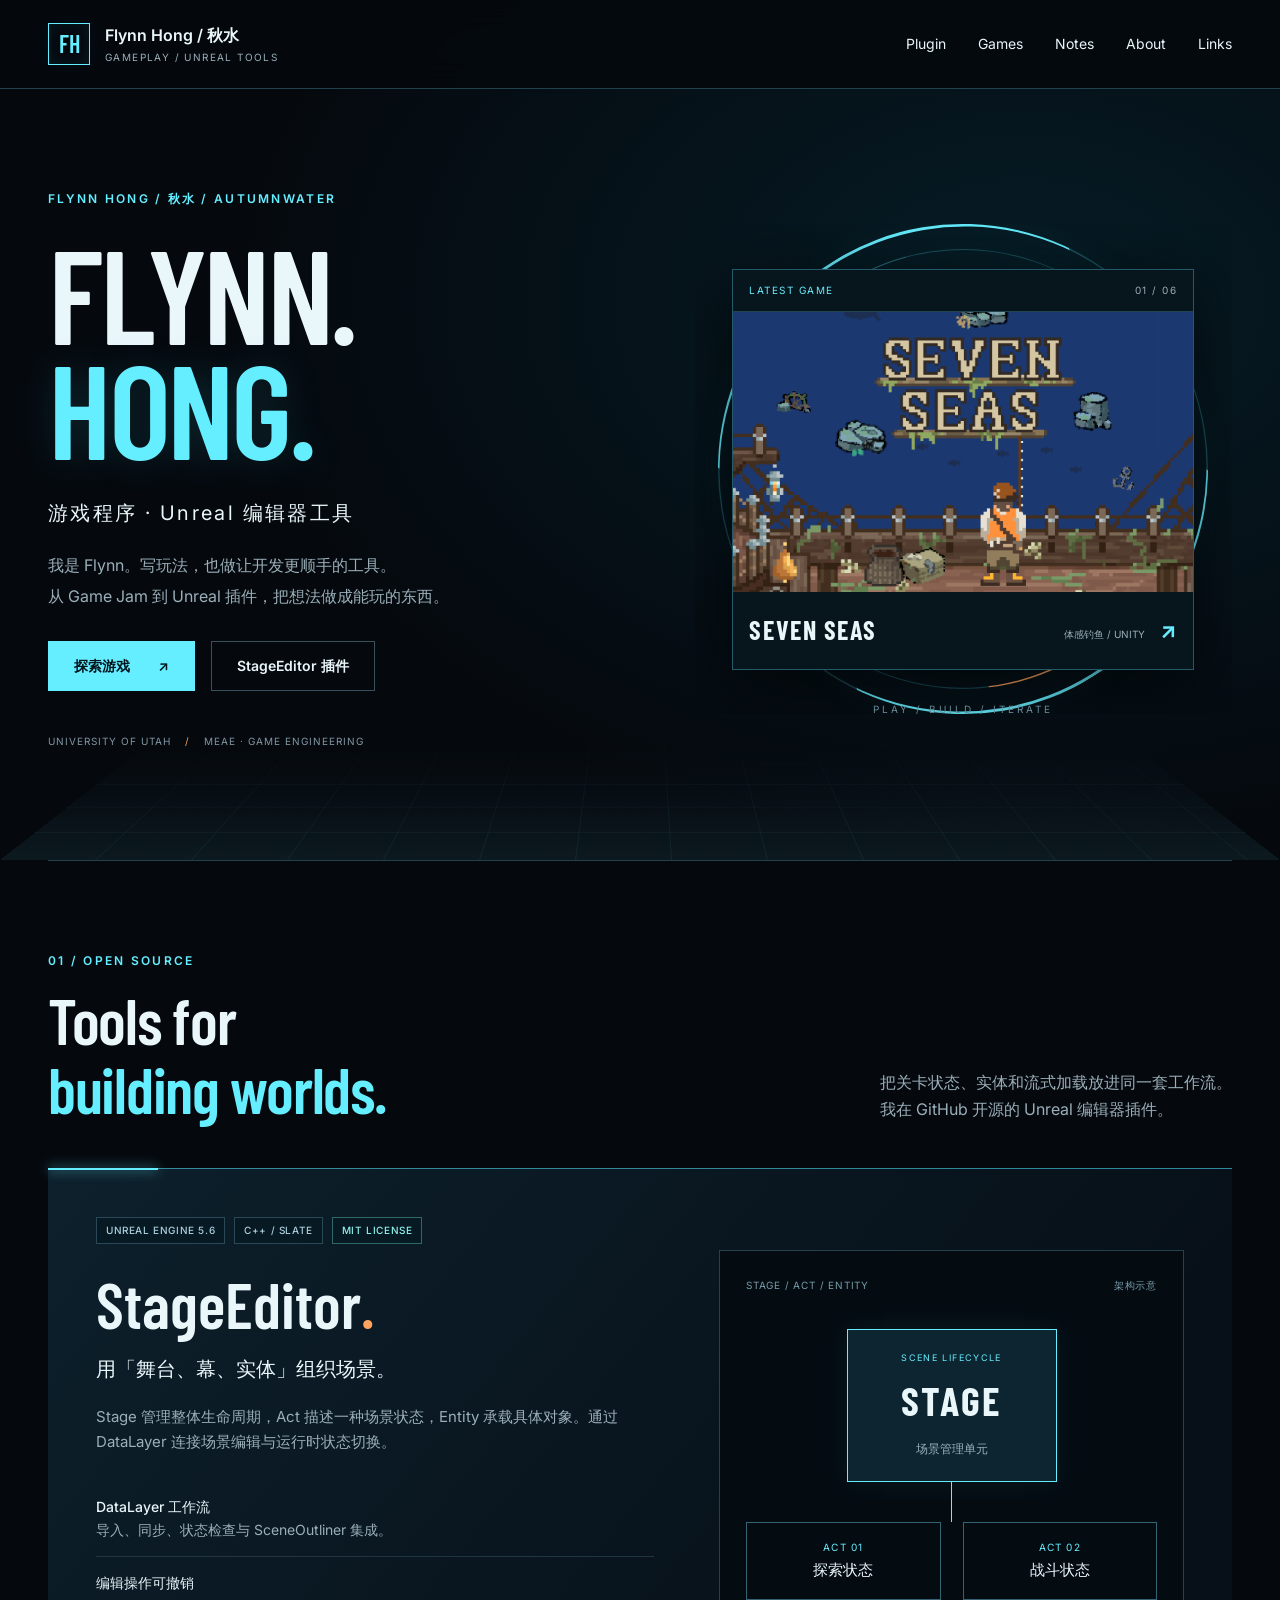
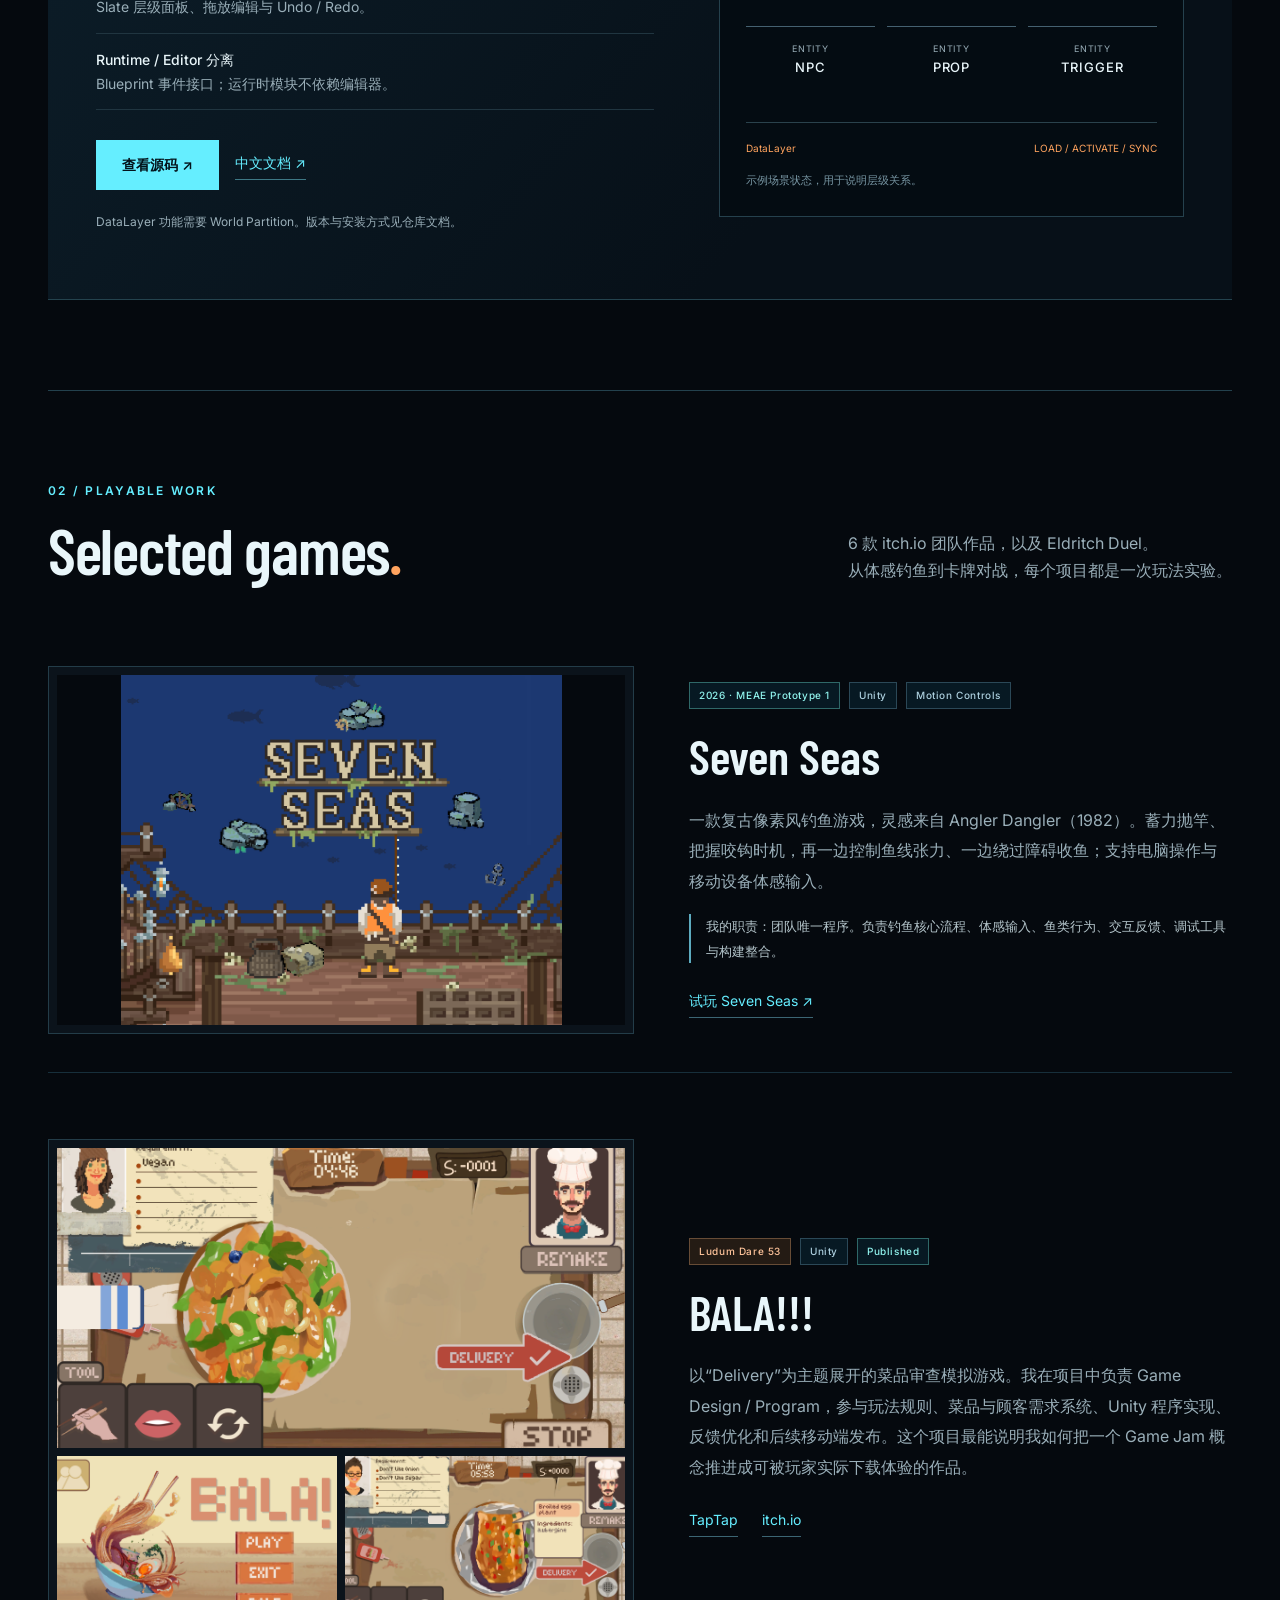
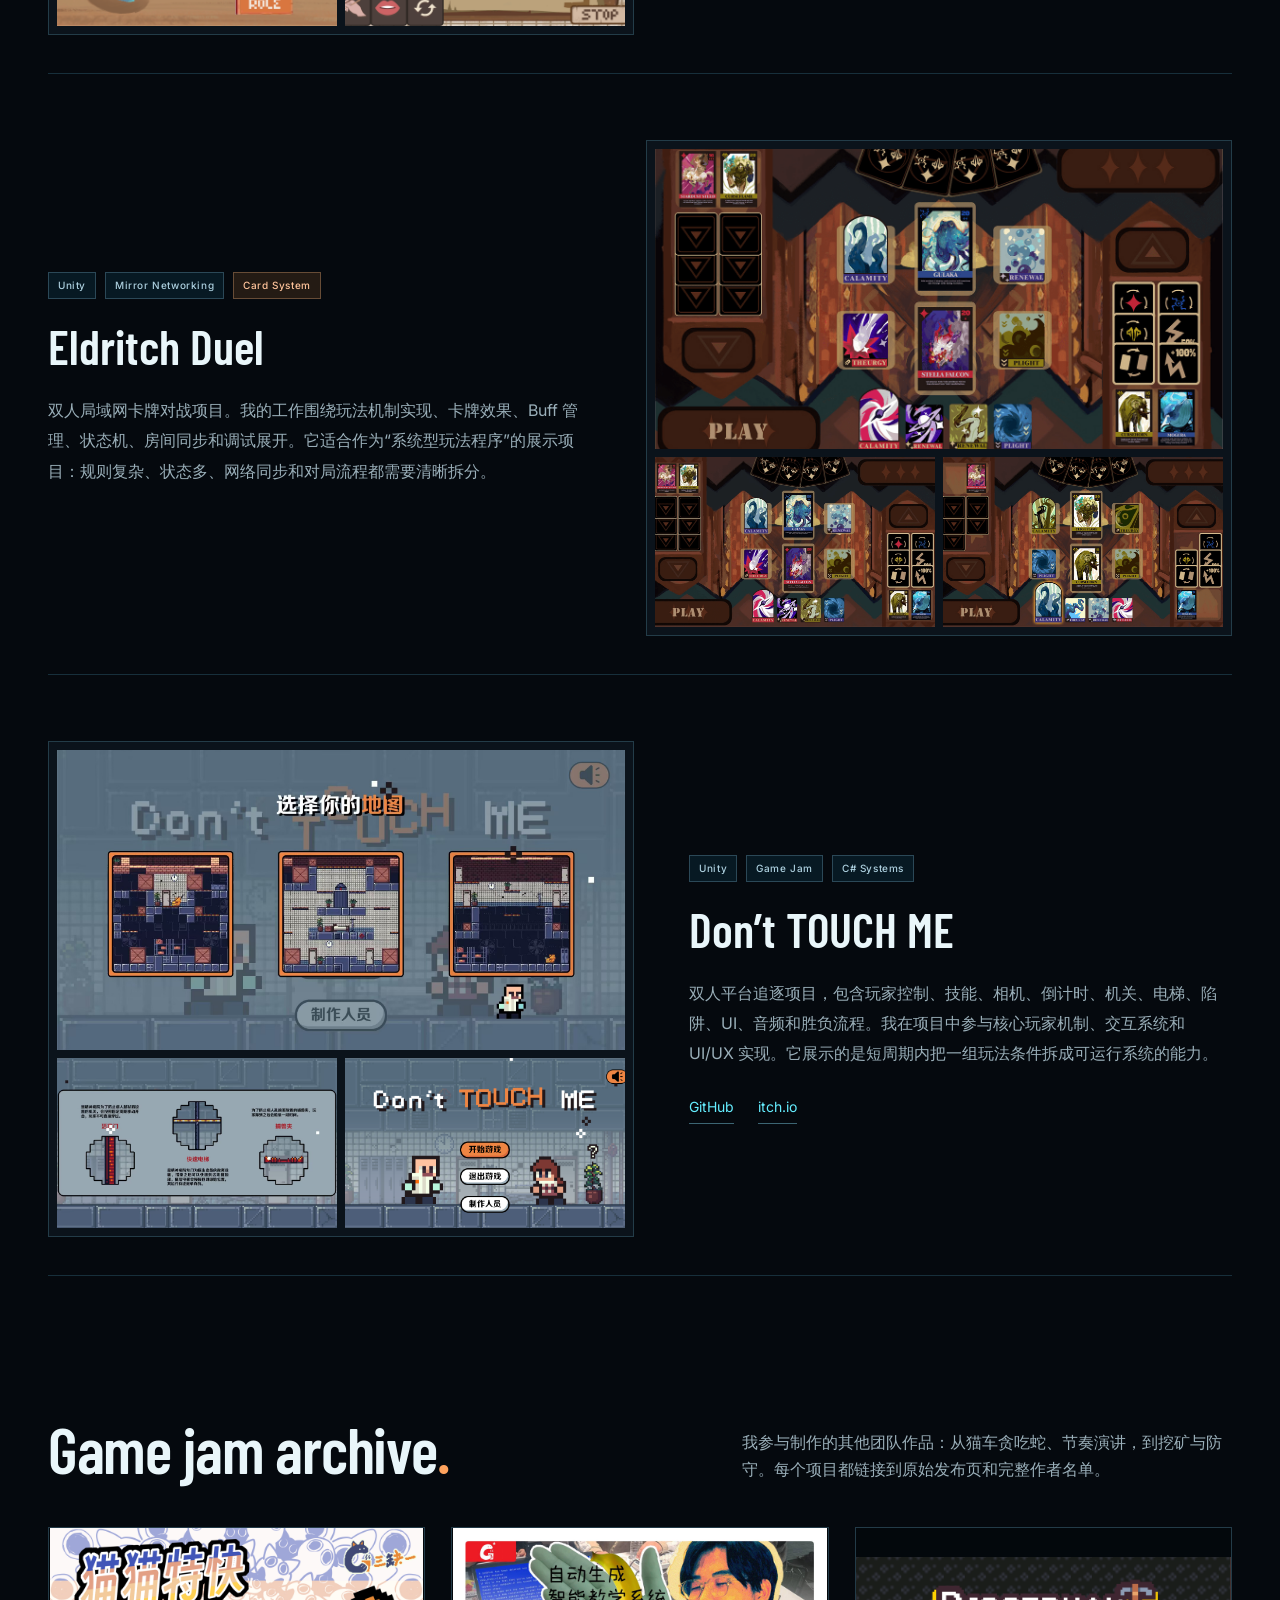
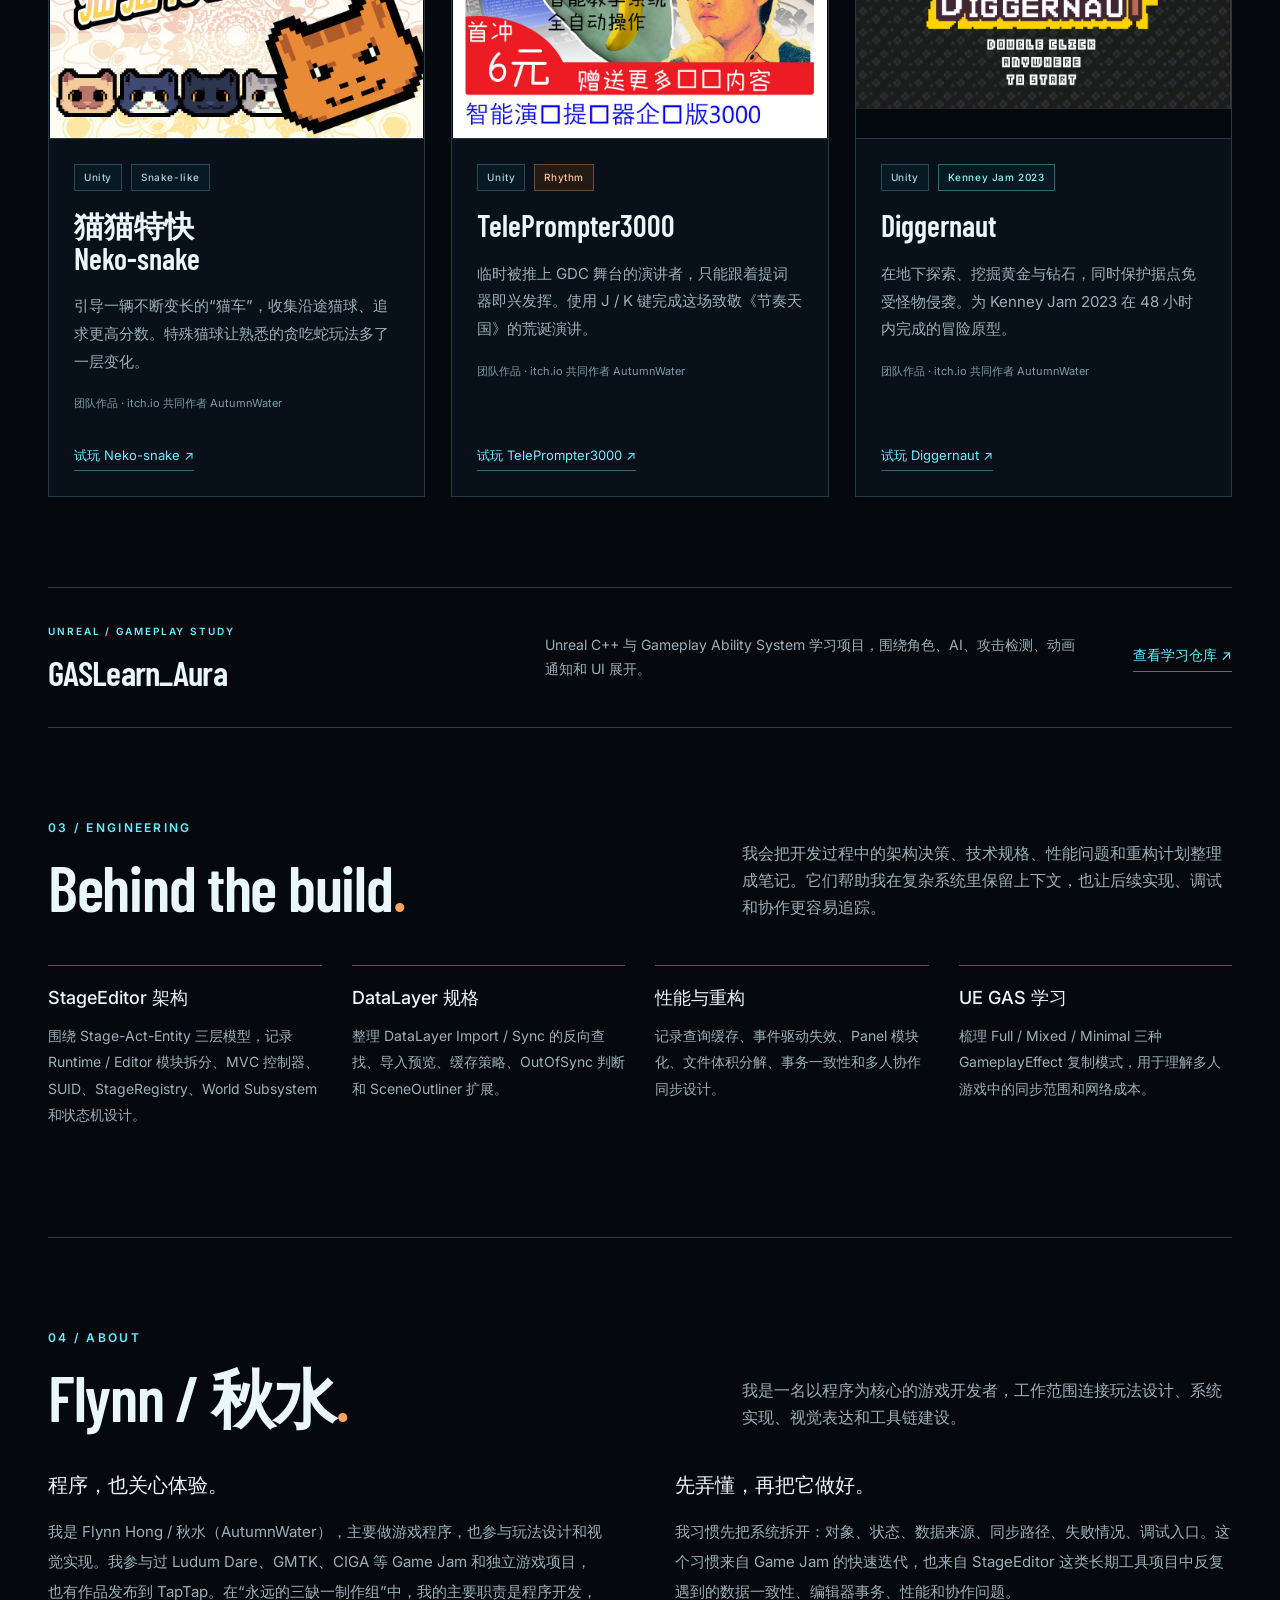
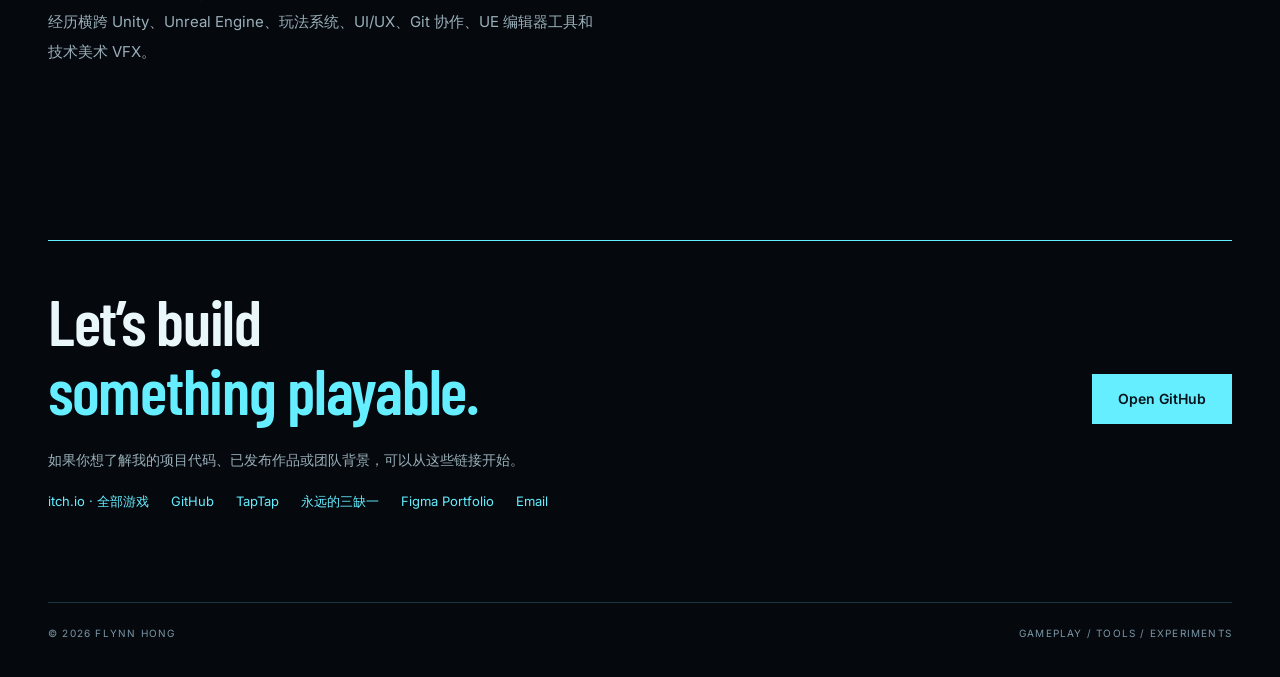
==== commit 82a753bc: "Redesign portfolio with Tron-inspired visuals and feature StageEditor" ====
--- a/index.html
+++ b/index.html
@@ -4,639 +4,22 @@
   <meta charset="utf-8">
   <meta name="viewport" content="width=device-width, initial-scale=1">
   <meta name="description" content="Flynn Hong / AutumnWater — game programmer working across Unity, Unreal Engine, gameplay systems and editor tools."><title>Flynn Hong / 秋水 (AutumnWater) - Game Programmer Portfolio</title>
-  <style>
-    :root {
-      --paper: #f3eee3;
-      --paper-deep: #e3d7c2;
-      --ink: #191815;
-      --muted: #5d5a51;
-      --line: #24221e;
-      --panel: #fff9eb;
-      --green: #9fbd57;
-      --blue: #315f91;
-      --red: #b94e4a;
-      --gold: #d49b45;
-      --teal: #4c918b;
-      --shadow: rgba(25, 24, 21, 0.16);
-      font-family: "Trebuchet MS", "Noto Sans SC", "Microsoft YaHei", sans-serif;
-    }
-
-    * {
-      box-sizing: border-box;
-    }
-
-    html {
-      scroll-behavior: smooth;
-    }
-
-    body {
-      margin: 0;
-      color: var(--ink);
-      overflow-x: hidden;
-      background:
-        linear-gradient(90deg, rgba(36, 34, 30, 0.05) 1px, transparent 1px),
-        linear-gradient(rgba(36, 34, 30, 0.05) 1px, transparent 1px),
-        var(--paper);
-      background-size: 36px 36px;
-    }
-
-    a {
-      color: inherit;
-      text-decoration-thickness: 2px;
-      text-underline-offset: 4px;
-    }
-
-    img {
-      display: block;
-      max-width: 100%;
-    }
-
-    .shell {
-      width: min(1180px, calc(100vw - 32px));
-      margin: 0 auto;
-    }
-
-    .nav-wrap {
-      position: sticky;
-      top: 0;
-      z-index: 10;
-      border-bottom: 2px solid var(--line);
-      background: rgba(243, 238, 227, 0.92);
-      backdrop-filter: blur(14px);
-    }
-
-    .nav {
-      min-height: 70px;
-      display: flex;
-      align-items: center;
-      justify-content: space-between;
-      gap: 24px;
-    }
-
-    .brand {
-      display: flex;
-      align-items: center;
-      gap: 12px;
-      font-weight: 900;
-      line-height: 1.1;
-    }
-
-    .brand-mark {
-      width: 40px;
-      height: 40px;
-      display: grid;
-      place-items: center;
-      border: 2px solid var(--line);
-      background: var(--green);
-      box-shadow: 4px 4px 0 var(--line);
-      font-family: Georgia, "Times New Roman", serif;
-      font-size: 18px;
-    }
-
-    .brand small {
-      display: block;
-      margin-top: 3px;
-      color: var(--muted);
-      font-size: 12px;
-      font-weight: 800;
-    }
-
-    nav {
-      display: flex;
-      flex-wrap: wrap;
-      gap: 16px;
-      color: var(--muted);
-      font-size: 14px;
-      font-weight: 900;
-    }
-
-    .hero {
-      min-height: auto;
-      display: grid;
-      grid-template-columns: minmax(0, 0.92fr) minmax(460px, 1.08fr);
-      gap: 44px;
-      align-items: center;
-      padding: 88px 0 58px;
-      border-bottom: 2px solid var(--line);
-    }
-
-    .eyebrow {
-      display: inline-flex;
-      align-items: center;
-      min-height: 32px;
-      padding: 0 10px;
-      border: 2px solid var(--line);
-      background: var(--panel);
-      box-shadow: 3px 3px 0 var(--line);
-      font-size: 13px;
-      font-weight: 900;
-      text-transform: uppercase;
-    }
-
-    h1,
-    h2 {
-      font-family: Georgia, "Times New Roman", "Noto Serif SC", serif;
-      letter-spacing: 0;
-    }
-
-    h1 {
-      max-width: 760px;
-      margin: 22px 0 0;
-      font-size: 68px;
-      line-height: 0.96;
-      text-wrap: pretty;
-      overflow-wrap: anywhere;
-    }
-
-    .lead {
-      max-width: 690px;
-      margin: 24px 0 0;
-      color: #303028;
-      font-size: 19px;
-      line-height: 1.75;
-    }
-
-    .hero-actions {
-      display: flex;
-      flex-wrap: wrap;
-      gap: 12px;
-      margin-top: 30px;
-    }
-
-    .button {
-      min-height: 46px;
-      display: inline-flex;
-      align-items: center;
-      justify-content: center;
-      padding: 0 16px;
-      border: 2px solid var(--line);
-      background: var(--ink);
-      color: var(--paper);
-      box-shadow: 4px 4px 0 var(--gold);
-      font-weight: 900;
-      text-decoration: none;
-    }
-
-    .button.secondary {
-      background: var(--panel);
-      color: var(--ink);
-      box-shadow: 4px 4px 0 var(--teal);
-    }
-
-    .hero-board {
-      display: grid;
-      grid-template-columns: 1fr 0.72fr;
-      grid-template-rows: 245px 170px 170px;
-      gap: 14px;
-    }
-
-    .media-tile {
-      position: relative;
-      overflow: hidden;
-      border: 2px solid var(--line);
-      background: #161512;
-      box-shadow: 6px 6px 0 var(--shadow);
-    }
-
-    .media-tile img {
-      width: 100%;
-      height: 100%;
-      object-fit: cover;
-    }
-
-    .media-tile.large {
-      grid-row: span 2;
-    }
-
-    .media-tile.tall {
-      grid-row: span 2;
-    }
-
-    .media-caption {
-      position: absolute;
-      left: 12px;
-      right: 12px;
-      bottom: 12px;
-      display: flex;
-      align-items: center;
-      justify-content: space-between;
-      gap: 12px;
-      padding: 8px 10px;
-      border: 2px solid rgba(255, 249, 235, 0.82);
-      background: rgba(25, 24, 21, 0.78);
-      color: #fff9eb;
-      font-size: 12px;
-      font-weight: 900;
-      flex-wrap: wrap;
-    }
-
-    .hero-card {
-      grid-column: span 2;
-      display: grid;
-      grid-template-columns: repeat(3, 1fr);
-      border: 2px solid var(--line);
-      background: var(--panel);
-      box-shadow: 6px 6px 0 var(--line);
-    }
-
-    .hero-card div {
-      padding: 16px;
-      border-right: 2px solid var(--line);
-    }
-
-    .hero-card div:last-child {
-      border-right: 0;
-    }
-
-    .hero-card strong {
-      display: block;
-      font-size: 18px;
-    }
-
-    .hero-card span {
-      display: block;
-      margin-top: 7px;
-      color: var(--muted);
-      font-size: 13px;
-      line-height: 1.45;
-      font-weight: 800;
-    }
-
-    section {
-      padding: 58px 0;
-      border-bottom: 2px solid var(--line);
-    }
-
-    .section-head {
-      display: grid;
-      grid-template-columns: minmax(220px, 320px) 1fr;
-      gap: 34px;
-      align-items: start;
-      margin-bottom: 30px;
-    }
-
-    h2 {
-      margin: 0;
-      font-size: 42px;
-      line-height: 1.05;
-    }
-
-    .section-head p,
-    .body-copy {
-      margin: 0;
-      color: #33322c;
-      font-size: 18px;
-      line-height: 1.72;
-    }
-
-    .proof-grid {
-      display: grid;
-      grid-template-columns: repeat(4, 1fr);
-      gap: 14px;
-    }
-
-    .proof {
-      min-height: 126px;
-      padding: 18px;
-      border: 2px solid var(--line);
-      background: var(--panel);
-      box-shadow: 5px 5px 0 var(--shadow);
-    }
-
-    .proof strong {
-      display: block;
-      font-family: Georgia, "Times New Roman", serif;
-      font-size: 27px;
-      line-height: 1;
-    }
-
-    .proof span {
-      display: block;
-      margin-top: 10px;
-      color: var(--muted);
-      font-size: 14px;
-      line-height: 1.45;
-      font-weight: 800;
-    }
-
-    .feature {
-      display: grid;
-      grid-template-columns: minmax(0, 1.12fr) minmax(360px, 0.88fr);
-      gap: 18px;
-      margin-bottom: 18px;
-      padding: 18px;
-      border: 2px solid var(--line);
-      background: var(--panel);
-      box-shadow: 7px 7px 0 var(--shadow);
-    }
-
-    .feature.reverse {
-      grid-template-columns: minmax(360px, 0.88fr) minmax(0, 1.12fr);
-    }
-
-    .feature-media {
-      display: grid;
-      grid-template-columns: 1fr 1fr;
-      gap: 10px;
-      min-height: 360px;
-    }
-
-    .feature-media.single {
-      grid-template-columns: 1fr;
-    }
-
-    .feature-media img {
-      width: 100%;
-      height: 100%;
-      min-height: 170px;
-      object-fit: cover;
-      border: 2px solid var(--line);
-      background: #181713;
-    }
-
-    .feature-media img.wide {
-      grid-column: span 2;
-    }
-
-    .feature-copy {
-      display: flex;
-      flex-direction: column;
-      justify-content: space-between;
-      gap: 22px;
-      padding: 6px;
-    }
-
-    .meta {
-      display: flex;
-      flex-wrap: wrap;
-      gap: 8px;
-    }
-
-    .pill {
-      display: inline-flex;
-      align-items: center;
-      min-height: 26px;
-      padding: 0 9px;
-      border: 2px solid var(--line);
-      background: #eadfc8;
-      font-size: 12px;
-      font-weight: 900;
-    }
-
-    .pill.blue {
-      background: #c8d8ec;
-    }
-
-    .pill.green {
-      background: #d9e8b2;
-    }
-
-    .pill.red {
-      background: #ecc8bf;
-    }
-
-    .pill.gold {
-      background: #f0d49a;
-    }
-
-    .feature h3 {
-      margin: 16px 0 0;
-      font-size: 34px;
-      line-height: 1.08;
-    }
-
-    .feature p {
-      margin: 14px 0 0;
-      color: #34332e;
-      font-size: 16px;
-      line-height: 1.68;
-    }
-
-    .work-links {
-      display: flex;
-      flex-wrap: wrap;
-      gap: 12px;
-      color: var(--muted);
-      font-size: 14px;
-      font-weight: 900;
-    }
-
-    .code-feature {
-      display: grid;
-      grid-template-columns: 1fr 1fr;
-      gap: 18px;
-    }
-
-    .code-card,
-    .note-card,
-    .about-panel {
-      border: 2px solid var(--line);
-      background: var(--panel);
-      box-shadow: 5px 5px 0 var(--shadow);
-    }
-
-    .code-card {
-      padding: 22px;
-      min-height: 260px;
-    }
-
-    .code-card.dark {
-      background: #20211d;
-      color: #fff3d4;
-    }
-
-    .code-card h3,
-    .note-card h3,
-    .about-panel h3 {
-      margin: 0;
-      font-size: 24px;
-      line-height: 1.18;
-    }
-
-    .code-card p,
-    .note-card p,
-    .about-panel p {
-      margin: 14px 0 0;
-      color: #34332e;
-      font-size: 16px;
-      line-height: 1.68;
-    }
-
-    .code-card.dark p,
-    .code-card.dark .code-line {
-      color: #fff3d4;
-    }
-
-    .code-line {
-      display: block;
-      margin-top: 12px;
-      color: #2f332d;
-      font-family: Consolas, "Courier New", monospace;
-      font-size: 13px;
-      line-height: 1.6;
-    }
-
-    .note-grid {
-      display: grid;
-      grid-template-columns: repeat(4, 1fr);
-      gap: 14px;
-    }
-
-    .note-card {
-      padding: 20px;
-      min-height: 240px;
-    }
-
-    .about-grid {
-      display: grid;
-      grid-template-columns: 1fr 1fr;
-      gap: 18px;
-    }
-
-    .about-panel {
-      padding: 24px;
-    }
-
-    .contact-band {
-      display: grid;
-      grid-template-columns: 1fr auto;
-      gap: 24px;
-      align-items: center;
-      padding: 28px;
-      border: 3px solid var(--line);
-      background: var(--green);
-      box-shadow: 8px 8px 0 var(--line);
-    }
-
-    .contact-band h2 {
-      font-size: 36px;
-    }
-
-    .link-list {
-      display: flex;
-      flex-wrap: wrap;
-      gap: 12px;
-      margin-top: 16px;
-      font-weight: 900;
-    }
-
-    footer {
-      padding: 30px 0 44px;
-      color: var(--muted);
-      font-size: 14px;
-      line-height: 1.6;
-    }
-
-    @media (max-width: 980px) {
-      .nav,
-      .hero,
-      .section-head,
-      .feature,
-      .feature.reverse,
-      .code-feature,
-      .about-grid,
-      .contact-band {
-        grid-template-columns: 1fr;
-      }
-
-      .nav {
-        display: grid;
-        padding: 14px 0;
-      }
-
-      .hero {
-        min-height: 0;
-      }
-
-      h1 {
-        font-size: 46px;
-      }
-
-      .proof-grid,
-      .note-grid {
-        grid-template-columns: repeat(2, 1fr);
-      }
-    }
-
-    @media (max-width: 640px) {
-      .hero-board,
-      .hero-card,
-      .feature-media,
-      .feature-media.single,
-      .proof-grid,
-      .note-grid {
-        grid-template-columns: 1fr;
-      }
-
-      .media-tile.large,
-      .media-tile.tall {
-        grid-row: auto;
-      }
-
-      .hero-board {
-        grid-template-rows: repeat(4, 190px) auto;
-      }
-
-      .hero-card {
-        grid-column: auto;
-      }
-
-      .hero-card div,
-      .hero-card div:last-child {
-        border-right: 0;
-        border-bottom: 2px solid var(--line);
-      }
-
-      .hero-card div:last-child {
-        border-bottom: 0;
-      }
-
-      .feature-media img.wide {
-        grid-column: auto;
-      }
-
-      h1 {
-        font-size: 31px;
-        line-height: 1.05;
-        word-break: break-all;
-      }
-
-      .lead {
-        font-size: 17px;
-        overflow-wrap: anywhere;
-      }
-
-      h2 {
-        font-size: 34px;
-      }
-    }
-    section[id] { scroll-margin-top: 110px; }
-    .game-library { display: grid; grid-template-columns: repeat(3, minmax(0, 1fr)); gap: 18px; margin-top: 28px; }
-    .game-card { display: flex; flex-direction: column; border: 2px solid var(--line); background: var(--panel); box-shadow: 6px 6px 0 var(--shadow); overflow: hidden; }
-    .game-card > img { width: 100%; height: auto; aspect-ratio: 16 / 9; object-fit: contain; background: #191815; border-bottom: 2px solid var(--line); }
-    .game-card-body { display: flex; flex-direction: column; flex: 1; gap: 14px; padding: 20px; }
-    .game-card h3 { margin: 0; font-size: 24px; line-height: 1.25; }
-    .game-card p { margin: 0; font-size: 16px; line-height: 1.7; }
-    .game-card .work-links { margin-top: auto; padding-top: 10px; }
-    .game-role { color: var(--muted); font-size: 14px !important; }
-    .seven-seas-media img { object-fit: contain; }
-    @media (max-width: 900px) { .game-library { grid-template-columns: 1fr; } .game-card > img { max-height: 360px; } }
-    @media (prefers-reduced-motion: reduce) { html { scroll-behavior: auto; } }
-  </style>
+  <link rel="stylesheet" href="styles.css">
 </head>
 <body>
+  <a class="skip-link" href="#main">跳到作品内容</a>
   <header class="nav-wrap">
     <div class="shell nav">
       <div class="brand">
         <span class="brand-mark">FH</span>
         <div>
           Flynn Hong / 秋水
-          <small>Game Programmer · Unreal / Unity / Gameplay Tools</small>
+          <small>GAMEPLAY / UNREAL TOOLS</small>
         </div>
       </div>
       <nav aria-label="主要导航">
-        <a href="#work">Projects</a>
-        <a href="#tools">Tools</a>
+        <a href="#tools">Plugin</a>
+        <a href="#work">Games</a>
         <a href="#notes">Notes</a>
         <a href="#about">About</a>
         <a href="#contact">Links</a>
@@ -644,83 +27,65 @@
     </div>
   </header>
 
-  <main class="shell">
-    <section class="hero">
-      <div>
-        <span class="eyebrow">Game Programmer · Multi-engine Creator</span>
-        <h1>把玩法想法做成可以运行、可以调试、可以交付的游戏系统。</h1>
-        <p class="lead">
-          我是 Flynn Hong，也以“秋水 / AutumnWater”这个名字发布和创作。我的核心方向是游戏程序：从 Game Jam 原型、Unity 玩法系统、TapTap 发布项目，到 Unreal Engine 编辑器工具和技术美术流程。我关注的不只是“把功能写出来”，而是把规则、状态、数据和工具组织成稳定的玩家体验。
-        </p>
+  <main class="shell" id="main">
+    <section class="hero" aria-labelledby="intro-title">
+      <div class="hero-copy">
+        <p class="eyebrow">FLYNN HONG / 秋水 / AUTUMNWATER</p>
+        <h1 id="intro-title">FLYNN.<br><span>HONG.</span></h1>
+        <p class="hero-subtitle">游戏程序 · Unreal 编辑器工具</p>
+        <p class="lead">我是 Flynn。写玩法，也做让开发更顺手的工具。<br>从 Game Jam 到 Unreal 插件，把想法做成能玩的东西。</p>
         <div class="hero-actions">
-          <a class="button" href="#work">查看项目</a>
-          <a class="button secondary" href="https://github.com/SuperRed-Hong">GitHub</a>
-          <a class="button secondary" href="mailto:734005065@qq.com">Email</a>
-        </div>
-      </div>
-
-      <div class="hero-board" aria-label="项目截图拼贴">
-        <figure class="media-tile large">
-          <img src="site-assets-itch-bala-05.png" alt="BALA gameplay screenshot">
-          <figcaption class="media-caption"><span>BALA!!!</span><span>Unity / TapTap</span></figcaption>
-        </figure>
-        <figure class="media-tile">
-          <img src="site-assets-itch-eldritch-duel-gallery-eldritch-07.png" alt="Eldritch Duel battle screenshot">
-          <figcaption class="media-caption"><span>Eldritch Duel</span><span>LAN card battle</span></figcaption>
-        </figure>
-        <figure class="media-tile">
-          <img src="site-assets-itch-dont-touch-me-10.jpg" alt="Don't TOUCH ME gameplay screenshot">
-          <figcaption class="media-caption"><span>Don't TOUCH ME</span><span>Game Jam</span></figcaption>
-        </figure>
-        <div class="hero-card">
-          <div>
-            <strong>Unity gameplay</strong>
-            <span>Player control, skills, UI flow, level logic, audio and feedback loops.</span>
-          </div>
-          <div>
-            <strong>Unreal tooling</strong>
-            <span>Editor plugin, DataLayer workflow, C++ systems, bridge automation.</span>
-          </div>
-          <div>
-            <strong>Technical writing</strong>
-            <span>Specs, architecture notes, refactoring plans and test checklists.</span>
-          </div>
-        </div>
-      </div>
-    </section>
-
-    <section aria-labelledby="proof-title">
-      <div class="section-head">
-        <h2 id="proof-title">What I can show.</h2>
+          <a class="button" href="#work">探索游戏 <span aria-hidden="true">↗</span></a>
+          <a class="button secondary" href="#tools">StageEditor 插件</a>
+        </div>
+        <p class="hero-footnote">UNIVERSITY OF UTAH <span>/</span> MEAE · GAME ENGINEERING</p>
+      </div>
+      <div class="hero-visual">
+        <div class="orbit orbit-one" aria-hidden="true"></div><div class="orbit orbit-two" aria-hidden="true"></div>
+        <a class="featured-signal" href="#seven-seas">
+          <span class="signal-label">LATEST GAME <span>01 / 06</span></span>
+          <img src="seven-seas-cover.png" alt="Seven Seas 像素钓鱼游戏" width="630" height="500">
+          <span class="signal-caption"><strong>SEVEN SEAS</strong><span>体感钓鱼 / UNITY <b aria-hidden="true">↗</b></span></span>
+        </a>
+        <span class="visual-coordinate" aria-hidden="true">PLAY / BUILD / ITERATE</span>
+      </div>
+    </section>
+    <section id="tools" class="plugin-section" aria-labelledby="plugin-title">
+      <div class="section-head">
+        <div><span class="section-index">01 / OPEN SOURCE</span><h2 id="plugin-title">Tools for<br><em>building worlds.</em></h2></div>
+        <p>把关卡状态、实体和流式加载放进同一套工作流。<br>我在 GitHub 开源的 Unreal 编辑器插件。</p>
+      </div>
+      <article class="plugin-spotlight">
+        <div class="plugin-description">
+          <div class="meta"><span class="pill">UNREAL ENGINE 5.6</span><span class="pill">C++ / SLATE</span><span class="pill green">MIT LICENSE</span></div>
+          <h3>StageEditor<span class="title-dot">.</span></h3>
+          <p class="plugin-intro">用「舞台、幕、实体」组织场景。</p>
+          <p>Stage 管理整体生命周期，Act 描述一种场景状态，Entity 承载具体对象。通过 DataLayer 连接场景编辑与运行时状态切换。</p>
+          <ul class="plugin-features">
+            <li><strong>DataLayer 工作流</strong><span>导入、同步、状态检查与 SceneOutliner 集成。</span></li>
+            <li><strong>编辑操作可撤销</strong><span>Slate 层级面板、拖放编辑与 Undo / Redo。</span></li>
+            <li><strong>Runtime / Editor 分离</strong><span>Blueprint 事件接口；运行时模块不依赖编辑器。</span></li>
+          </ul>
+          <div class="hero-actions"><a class="button" href="https://github.com/SuperRed-Hong/StageEditorRepo">查看源码 ↗</a><a class="text-link" href="https://github.com/SuperRed-Hong/StageEditorRepo/blob/main/README_CN.md">中文文档 ↗</a></div>
+          <p class="plugin-note">DataLayer 功能需要 World Partition。版本与安装方式见仓库文档。</p>
+        </div>
+        <div class="architecture" aria-label="StageEditor 架构示意：Stage 包含多个 Act，各 Act 配置 Entity 状态；DataLayer 负责流式加载。">
+          <div class="architecture-head"><span>STAGE / ACT / ENTITY</span><span>架构示意</span></div>
+          <div class="stage-node"><small>SCENE LIFECYCLE</small><strong>STAGE</strong><span>场景管理单元</span></div>
+          <div class="branch-line" aria-hidden="true"></div>
+          <div class="act-row"><div><small>ACT 01</small><strong>探索状态</strong></div><div><small>ACT 02</small><strong>战斗状态</strong></div></div>
+          <div class="entity-row"><span>ENTITY<br><b>NPC</b></span><span>ENTITY<br><b>PROP</b></span><span>ENTITY<br><b>TRIGGER</b></span></div>
+          <div class="architecture-footer"><span>DataLayer</span><span>LOAD / ACTIVATE / SYNC</span></div>
+          <p>示例场景状态，用于说明层级关系。</p>
+        </div>
+      </article>
+    </section>
+
+    <section id="work">
+      <div class="section-head">
+        <div><span class="section-index">02 / PLAYABLE WORK</span><h2>Selected games<span class="title-dot">.</span></h2></div>
         <p>
-          我做过移动端发布项目、短周期 Game Jam 原型、Unity 玩法系统，也在 Unreal Engine 中学习和实践编辑器工具、战斗系统与技术美术流程。
-        </p>
-      </div>
-      <div class="proof-grid">
-        <div class="proof">
-          <strong>Unreal</strong>
-          <span>StageEditorRepo、GASLearn_Aura 和 UE VFX 练习覆盖插件、工具链、战斗系统与技术美术。</span>
-        </div>
-        <div class="proof">
-          <strong>Unity</strong>
-          <span>BALA!!!、Don’t TOUCH ME、GMTK/CIGA 项目展示玩法系统和快速迭代。</span>
-        </div>
-        <div class="proof">
-          <strong>TapTap</strong>
-          <span>BALA!!! 从 Game Jam 原型继续打磨，发布到移动端平台。</span>
-        </div>
-        <div class="proof">
-          <strong>Docs</strong>
-          <span>Obsidian 中保留架构、规格、性能、重构和 UE GAS 学习笔记。</span>
-        </div>
-      </div>
-    </section>
-
-    <section id="work">
-      <div class="section-head">
-        <h2>Featured Work</h2>
-        <p>
-          从 Game Jam 到课程原型：这里收录了我在 itch.io 上参与制作的全部 6 款公开游戏，以及 Eldritch Duel。每款游戏都附有玩法介绍；可试玩的作品可以直接前往 itch.io。
+          6 款 itch.io 团队作品，以及 Eldritch Duel。<br>从体感钓鱼到卡牌对战，每个项目都是一次玩法实验。
         </p>
       </div>
 
@@ -813,7 +178,7 @@
 
     <section id="more-games" aria-labelledby="more-games-title">
       <div class="section-head">
-        <h2 id="more-games-title">More Games, More Experiments.</h2>
+        <h2 id="more-games-title">Game jam archive<span class="title-dot">.</span></h2>
         <p>我参与制作的其他团队作品：从猫车贪吃蛇、节奏演讲，到挖矿与防守。每个项目都链接到原始发布页和完整作者名单。</p>
       </div>
       <div class="game-library">
@@ -850,52 +215,14 @@
       </div>
     </section>
 
-    <section id="tools">
-      <div class="section-head">
-        <h2>Tools & Engine Work</h2>
-        <p>
-          除了玩法项目，我也在持续探索 Unreal 编辑器扩展、工程工具和自动化流程。这些项目训练的是另一类能力：理解编辑器工作流，并把重复、复杂或容易出错的步骤沉淀成工具。
-        </p>
-      </div>
-      <div class="code-feature">
-        <article class="code-card dark">
-          <div class="meta">
-            <span class="pill blue">Unreal Engine 5.6</span>
-            <span class="pill">C++ Plugin</span>
-            <span class="pill green">Editor Tool</span>
-          </div>
-          <h3>StageEditorRepo</h3>
-          <p>
-            基于 Stage-Act-Entity 架构的 UE 编辑器插件，围绕 DataLayer 管理关卡结构和场景流式加载。项目包含 Runtime / Editor 模块拆分、Slate UI、SceneOutliner 集成、Subsystem、Undo/Redo、Blueprint 支持和本地化文档。
-          </p>
-          <span class="code-line">Stage → Act → Entity</span>
-          <span class="code-line">DataLayer import · sync status · editor transaction</span>
-          <div class="work-links">
-            <a href="https://github.com/SuperRed-Hong/StageEditorRepo">GitHub</a>
-          </div>
-        </article>
-
-        <article class="code-card">
-          <div class="meta">
-            <span class="pill blue">Unreal Engine</span>
-            <span class="pill">GAS</span>
-            <span class="pill green">Combat</span>
-          </div>
-          <h3>GASLearn_Aura</h3>
-          <p>
-            Unreal C++ 学习项目，围绕角色、AI、AnimNotify、攻击检测、UI 生命条和 Gameplay Ability / 战斗系统展开。它记录的是我在 Unreal Gameplay 架构上的持续练习：从角色行为到技能效果，再到多人游戏中能力系统的同步成本。
-          </p>
-          <span class="code-line">Combat character · hit detection · gameplay ability system</span>
-          <div class="work-links">
-            <a href="https://github.com/SuperRed-Hong/GASLearn_Aura">GitHub</a>
-          </div>
-        </article>
-      </div>
-    </section>
-
+    <section id="unreal-learning" class="learning-row">
+      <div><span class="section-index">UNREAL / GAMEPLAY STUDY</span><h2>GASLearn_Aura</h2></div>
+      <p>Unreal C++ 与 Gameplay Ability System 学习项目，围绕角色、AI、攻击检测、动画通知和 UI 展开。</p>
+      <a class="text-link" href="https://github.com/SuperRed-Hong/GASLearn_Aura">查看学习仓库 ↗</a>
+    </section>
     <section id="notes">
       <div class="section-head">
-        <h2>Engineering Notes</h2>
+        <div><span class="section-index">03 / ENGINEERING</span><h2>Behind the build<span class="title-dot">.</span></h2></div>
         <p>
           我会把开发过程中的架构决策、技术规格、性能问题和重构计划整理成笔记。它们帮助我在复杂系统里保留上下文，也让后续实现、调试和协作更容易追踪。
         </p>
@@ -922,20 +249,20 @@
 
     <section id="about">
       <div class="section-head">
-        <h2>About</h2>
+        <div><span class="section-index">04 / ABOUT</span><h2>Flynn / 秋水<span class="title-dot">.</span></h2></div>
         <p>
           我是一名以程序为核心的游戏开发者，工作范围连接玩法设计、系统实现、视觉表达和工具链建设。
         </p>
       </div>
       <div class="about-grid">
         <div class="about-panel">
-          <h3>Profile</h3>
+          <h3>程序，也关心体验。</h3>
           <p>
             我是 Flynn Hong / 秋水（AutumnWater），主要做游戏程序，也参与玩法设计和视觉实现。我参与过 Ludum Dare、GMTK、CIGA 等 Game Jam 和独立游戏项目，也有作品发布到 TapTap。在“永远的三缺一制作组”中，我的主要职责是程序开发，经历横跨 Unity、Unreal Engine、玩法系统、UI/UX、Git 协作、UE 编辑器工具和技术美术 VFX。
           </p>
         </div>
         <div class="about-panel">
-          <h3>Working Style</h3>
+          <h3>先弄懂，再把它做好。</h3>
           <p>
             我习惯先把系统拆开：对象、状态、数据来源、同步路径、失败情况、调试入口。这个习惯来自 Game Jam 的快速迭代，也来自 StageEditor 这类长期工具项目中反复遇到的数据一致性、编辑器事务、性能和协作问题。
           </p>
@@ -946,7 +273,7 @@
     <section id="contact">
       <div class="contact-band">
         <div>
-          <h2>Contact</h2>
+          <h2>Let’s build<br><em>something playable.</em></h2>
           <p class="body-copy">
             如果你想了解我的项目代码、已发布作品或团队背景，可以从这些链接开始。
           </p>
@@ -965,7 +292,7 @@
   </main>
 
   <footer class="shell">
-    Flynn Hong / 秋水 (AutumnWater) · Game Programmer Portfolio
+    © 2026 FLYNN HONG <span>GAMEPLAY / TOOLS / EXPERIMENTS</span>
   </footer>
 </body>
 </html>
--- a/styles.css
+++ b/styles.css
@@ -0,0 +1,15 @@
+@import url('https://fonts.googleapis.com/css2?family=Barlow+Condensed:wght@500;600;700;800&family=Inter:wght@400;500;600;700&display=swap');
+:root{color-scheme:dark;--bg:#05090e;--surface:#0a141d;--ink:#e9f6fa;--muted:#9aafb9;--cyan:#65eeff;--line:#23414d;--orange:#ffa35e;font-family:Inter,"Microsoft YaHei",sans-serif}
+*{box-sizing:border-box}html{scroll-behavior:smooth}body{margin:0;background:var(--bg);color:var(--ink);font-size:16px;line-height:1.7}body::before{content:"";position:absolute;z-index:-1;top:0;left:0;right:0;height:1000px;background:radial-gradient(ellipse at 80% 30%,#07344370,transparent 55%);pointer-events:none}a{color:inherit;text-decoration:none}a:hover{color:var(--cyan)}a:focus-visible,button:focus-visible{outline:2px solid var(--orange);outline-offset:6px}img{display:block;max-width:100%;height:auto}p{margin:0 0 18px}h1,h2,h3{margin:0;line-height:1.08}h2{font-family:"Barlow Condensed",Inter,sans-serif;font-size:clamp(40px,5vw,66px);font-weight:600;letter-spacing:-.02em}h2 em{font-style:normal;color:var(--cyan)}h3{font-size:26px;font-weight:600}small{font-size:12px}.shell{max-width:1280px;width:calc(100% - 96px);margin:auto}section{padding:90px 0;scroll-margin-top:80px}.skip-link{position:fixed;left:20px;top:-100px;background:var(--cyan);color:#000;padding:12px;z-index:99}.skip-link:focus{top:10px}
+.nav-wrap{position:sticky;top:0;z-index:20;background:#05090eea;backdrop-filter:blur(16px);border-bottom:1px solid #21414d}.nav{display:flex;align-items:center;justify-content:space-between;min-height:88px;gap:32px}.brand{display:flex;align-items:center;gap:15px;font-weight:600;line-height:1.4}.brand-mark{display:grid;place-items:center;width:42px;height:42px;border:1px solid var(--cyan);color:var(--cyan);box-shadow:inset 0 0 16px #41dfff16,0 0 16px #41dfff0c;font-family:"Barlow Condensed",sans-serif;font-size:24px}.brand small{display:block;font-weight:400;letter-spacing:.14em;color:var(--muted);font-size:10px;margin-top:4px}nav{display:flex;gap:32px;font-size:14px}nav a{padding:12px 0;position:relative}nav a::after{content:"";position:absolute;height:1px;bottom:4px;left:0;right:100%;background:var(--cyan);transition:right .2s}nav a:hover::after{right:0}
+.hero{display:grid;grid-template-columns:1.1fr 1fr;align-items:center;gap:56px;min-height:750px;padding:100px 0 110px;position:relative;isolation:isolate}.hero::after{content:"";position:absolute;left:-48px;right:-48px;bottom:0;height:220px;background:linear-gradient(transparent,#65eeff12),repeating-linear-gradient(90deg,transparent 0 95px,#65eeff12 95px 96px),repeating-linear-gradient(0deg,transparent 0 39px,#65eeff12 39px 40px);mask-image:linear-gradient(transparent,#000);transform:perspective(450px) rotateX(42deg);transform-origin:bottom;z-index:-1}.eyebrow,.section-index{display:block;color:var(--cyan);font-size:12px;letter-spacing:.19em;font-weight:600;margin-bottom:26px}.hero h1{font-family:"Barlow Condensed",Impact,sans-serif;font-size:clamp(85px,10.4vw,152px);font-weight:600;letter-spacing:-.025em;line-height:.86;margin:26px 0 32px}.hero h1 span{color:var(--cyan);text-shadow:0 0 38px #42d8f227}.hero-subtitle{font-size:20px;letter-spacing:.12em;margin-bottom:20px}.lead{max-width:530px;color:var(--muted);line-height:1.9;font-size:16px}.hero-actions{display:flex;flex-wrap:wrap;gap:16px;align-items:center;margin-top:30px}.button{display:inline-flex;justify-content:center;align-items:center;gap:28px;min-height:48px;padding:12px 25px;border:1px solid var(--cyan);background:var(--cyan);color:#03131b;font-weight:600;font-size:14px;transition:box-shadow .2s,background .2s}.button:hover{color:#03131b;background:#b0f8ff;box-shadow:0 0 25px #65eeff30}.button.secondary{background:transparent;color:var(--ink);border-color:#38505c}.button.secondary:hover{border-color:var(--cyan);color:var(--cyan)}.hero-footnote{margin:42px 0 0;font-size:10px;letter-spacing:.1em;color:#8196a2}.hero-footnote span{color:var(--orange);padding:0 10px}.hero-visual{position:relative;min-height:490px;display:flex;align-items:center;justify-content:center}.orbit{position:absolute;width:490px;height:490px;border:1px solid #50e8ff45;border-radius:50%;box-shadow:0 0 35px #4bdbff0a,inset 0 0 40px #4bdbff09;pointer-events:none}.orbit-one{border-top:3px solid var(--cyan);border-bottom:3px solid var(--cyan);transform:rotate(-32deg)}.orbit-two{width:440px;height:440px;border-right:2px solid var(--orange);border-left:1px solid #65eeff65;transform:rotate(30deg)}.featured-signal{position:relative;width:86%;background:#07151c;border:1px solid #4ab8d36b;box-shadow:0 15px 70px #0009;transition:transform .3s}.featured-signal:hover{transform:translateY(-5px)}.featured-signal img{width:100%;height:280px;object-fit:cover;image-rendering:auto}.signal-label{display:flex;justify-content:space-between;padding:12px 16px;font-size:10px;letter-spacing:.15em;color:var(--cyan);border-bottom:1px solid #224351}.signal-label>span{color:var(--muted)}.signal-caption{display:flex;justify-content:space-between;align-items:center;gap:10px;padding:16px}.signal-caption strong{font-family:"Barlow Condensed",sans-serif;font-size:26px;letter-spacing:.06em}.signal-caption>span{font-size:10px;color:var(--muted)}.signal-caption b{font-size:22px;color:var(--cyan);margin-left:12px}.visual-coordinate{position:absolute;bottom:-4px;font-size:10px;letter-spacing:.3em;color:#698a98}
+.section-head{display:flex;justify-content:space-between;gap:50px;align-items:end;margin-bottom:44px}.section-head>p{max-width:490px;color:var(--muted);margin:0;font-size:16px}.section-index{margin-bottom:14px}.title-dot{color:var(--orange)}.plugin-section{border-top:1px solid var(--line)}.plugin-spotlight{display:grid;grid-template-columns:1.2fr 1fr;gap:65px;align-items:center;padding:48px;border-top:1px solid #52e5ff90;border-bottom:1px solid #24434e;background:linear-gradient(130deg,#0d202c,#071018 70%);position:relative}.plugin-spotlight::before{content:"";position:absolute;top:-1px;left:0;width:110px;height:2px;background:var(--cyan);box-shadow:0 0 12px #65eeff}.plugin-description h3{font-family:"Barlow Condensed",sans-serif;font-size:64px;margin:25px 0 14px}.plugin-intro{color:var(--ink)!important;font-size:20px!important}.plugin-description p{color:var(--muted);font-size:15px}.plugin-features{list-style:none;padding:0;margin:26px 0}.plugin-features li{padding:14px 0;border-bottom:1px solid #203540;font-size:14px}.plugin-features strong{display:block;font-weight:500;color:var(--ink)}.plugin-features span{color:var(--muted);font-size:14px}.plugin-note{font-size:12px!important;margin-top:22px!important}.text-link{font-size:14px;color:var(--cyan);border-bottom:1px solid #3e7885;padding-bottom:4px}.architecture{padding:26px;background:#040c12;border:1px solid #25414d}.architecture-head{display:flex;justify-content:space-between;gap:12px;color:#769ba9;font-size:10px;letter-spacing:.08em;margin-bottom:35px}.stage-node{text-align:center;max-width:210px;padding:20px;margin:auto;border:1px solid var(--cyan);background:#0c2530;box-shadow:0 0 22px #65eeff10}.stage-node small{display:block;letter-spacing:.15em;color:var(--cyan);font-size:9px}.stage-node strong{display:block;font-family:"Barlow Condensed",sans-serif;font-size:40px;letter-spacing:.06em}.stage-node>span{font-size:12px;color:var(--muted)}.branch-line{height:40px;width:1px;background:var(--cyan);margin:auto}.act-row{display:grid;grid-template-columns:1fr 1fr;gap:22px}.act-row>div{padding:16px;text-align:center;border:1px solid #346373;position:relative}.act-row small{display:block;color:var(--cyan);font-size:10px;letter-spacing:.12em}.act-row strong{font-size:15px;font-weight:500}.entity-row{display:flex;gap:12px;margin:26px 0 30px}.entity-row>span{flex:1;padding:14px 6px;text-align:center;font-size:9px;letter-spacing:.1em;border-top:1px solid #456170;color:var(--muted)}.entity-row b{font-size:13px;color:var(--ink);font-weight:500}.architecture-footer{display:flex;justify-content:space-between;gap:10px;border-top:1px solid #2a424c;padding-top:17px;font-size:10px;color:var(--orange)}.architecture p{color:#7795a2;font-size:11px;margin:14px 0 0}
+#work{border-top:1px solid var(--line)}.feature{display:grid;grid-template-columns:1.08fr 1fr;gap:55px;align-items:center;padding:38px 0;margin-bottom:28px;border-bottom:1px solid #172f3b}.feature.reverse{grid-template-columns:1fr 1.08fr}.feature-media{display:grid;grid-template-columns:1fr 1fr;gap:8px;background:#0b131b;padding:8px;border:1px solid #233c48}.feature-media img{width:100%;height:170px;object-fit:cover;background:#05090e}.feature-media .wide{grid-column:span 2;height:300px}.feature-media.single{grid-template-columns:1fr}.feature-media.single img{height:350px;object-fit:contain}.feature-copy h3{font-family:"Barlow Condensed",sans-serif;font-size:48px;margin:22px 0}.feature-copy p{color:var(--muted);line-height:1.9}.game-role{font-size:13px!important;color:#b4c5cb!important;border-left:2px solid #5dabbf;padding-left:15px}.meta{display:flex;flex-wrap:wrap;gap:9px}.pill{display:inline-flex;font-size:10px!important;font-weight:500;letter-spacing:.06em;border:1px solid #2b4857;padding:4px 9px;color:#add0df;background:#071923}.pill.green{color:#91f4ee;border-color:#2f6868}.pill.gold,.pill.red{color:#ffc49b;border-color:#674c36;background:#241b14}.work-links{display:flex;gap:24px;flex-wrap:wrap;margin-top:26px;font-size:14px;color:var(--cyan)}.work-links a{padding-bottom:4px;border-bottom:1px solid #3c6573}.work-links a:hover{border-color:var(--cyan)}#more-games{padding-top:20px}.game-library{display:grid;grid-template-columns:repeat(3,minmax(0,1fr));gap:26px}.game-card{border:1px solid #233b48;background:#081119;display:flex;flex-direction:column;transition:border-color .2s,transform .2s}.game-card:hover{border-color:#63dcef80;transform:translateY(-4px)}.game-card>img{width:100%;height:auto;aspect-ratio:16/9;object-fit:contain;background:#03080c;border-bottom:1px solid #233b48}.game-card-body{display:flex;flex-direction:column;flex:1;padding:25px;gap:18px}.game-card h3{font-family:"Barlow Condensed",sans-serif;font-size:30px}.game-card p{font-size:15px;line-height:1.85;color:var(--muted);margin:0}.game-card .game-role{border:0;padding:0;font-size:11px!important;color:#7f9aa6!important}.game-card .work-links{margin-top:auto;padding-top:12px;font-size:13px}
+.learning-row{display:grid;grid-template-columns:1fr 1.2fr auto;align-items:center;gap:45px;padding:35px 0;border-top:1px solid var(--line);border-bottom:1px solid var(--line)}.learning-row h2{font-size:35px}.learning-row p{font-size:14px;color:var(--muted);margin:0}.learning-row .section-index{font-size:10px}.note-grid{display:grid;grid-template-columns:repeat(4,1fr);gap:30px}.note-card{border-top:1px solid #386073;padding-top:22px}.note-card h3{font-size:18px;font-weight:500;margin-bottom:15px}.note-card p{color:var(--muted);font-size:14px;line-height:1.9}.about-grid{display:grid;grid-template-columns:1fr 1fr;gap:70px}.about-panel h3{font-size:20px;margin-bottom:20px;font-weight:500}.about-panel p{font-size:15px;color:var(--muted);line-height:2}#about{border-top:1px solid var(--line)}#contact{padding:65px 0 90px}.contact-band{display:flex;justify-content:space-between;align-items:center;gap:45px;border-top:1px solid var(--cyan);padding-top:45px}.contact-band h2{font-size:clamp(40px,5vw,65px);margin-bottom:24px}.body-copy{color:var(--muted);font-size:14px}.link-list{display:flex;flex-wrap:wrap;gap:22px;font-size:13px;color:var(--cyan)}footer{display:flex;justify-content:space-between;border-top:1px solid #1a3440;padding:22px 0 35px;color:#7a96a5;font-size:10px;letter-spacing:.12em}
+@media(min-width:1500px){.hero{min-height:820px}}@media(max-width:1100px){.shell{width:calc(100% - 56px)}.hero{gap:30px;min-height:650px}.orbit{width:370px;height:370px}.orbit-two{width:330px;height:330px}.featured-signal img{height:220px}.hero-visual{min-height:400px}.plugin-spotlight{padding:30px;gap:30px}.feature{gap:30px}.note-grid{grid-template-columns:1fr 1fr}.learning-row{grid-template-columns:1fr 1.2fr}.learning-row>a{grid-column:2}.signal-caption{display:block}.signal-caption>span{display:block}}
+@media(max-width:760px){.shell{width:calc(100% - 40px)}.nav{min-height:100px;flex-direction:column;align-items:flex-start;gap:10px;padding:15px 0 10px}.brand-mark{width:30px;height:30px;font-size:20px}.brand{font-size:14px}.brand small{font-size:8px}nav{width:100%;justify-content:space-between;gap:12px;font-size:12px}nav a{padding:3px 0}.hero{grid-template-columns:1fr;padding:65px 0;gap:20px;min-height:auto}.hero h1{font-size:clamp(78px,20vw,135px);margin:20px 0 25px}.eyebrow{font-size:10px}.hero-subtitle{font-size:16px}.lead{font-size:14px}.hero-visual{min-height:410px;margin:20px 0 10px}.featured-signal{max-width:360px;width:88%}.orbit{width:340px;height:340px}.orbit-two{width:300px;height:300px}.signal-caption{display:flex}.featured-signal img{height:230px}.hero::after{left:-20px;right:-20px}.hero-footnote{font-size:9px;line-height:1.8}.hero-actions{gap:12px}.button{padding:11px 19px;font-size:13px;gap:15px}.section-head{display:block;margin-bottom:30px}.section-head>p{margin-top:23px;font-size:14px}section{padding:55px 0;scroll-margin-top:130px}h2{font-size:44px}.plugin-spotlight{grid-template-columns:1fr;padding:26px 20px;gap:35px}.plugin-description h3{font-size:52px}.plugin-description p{font-size:14px}.plugin-features span{font-size:13px}.architecture{padding:20px}.architecture-head{font-size:9px}.feature,.feature.reverse{grid-template-columns:1fr;gap:25px;padding:25px 0 40px}.feature.reverse .feature-media{order:-1}.feature-media .wide{height:210px}.feature-media img{height:120px}.feature-media.single img{height:260px}.feature-copy h3{font-size:40px}.feature-copy p{font-size:14px}.game-library{grid-template-columns:1fr;gap:25px}.game-card-body{padding:23px}.game-card h3{font-size:30px}.learning-row{grid-template-columns:1fr;gap:20px}.learning-row>a{grid-column:auto;justify-self:start}.note-grid{grid-template-columns:1fr 1fr;gap:25px 20px}.note-card h3{font-size:16px}.note-card p{font-size:13px}.about-grid{grid-template-columns:1fr;gap:25px}.contact-band{display:block}.contact-band>.button{margin-top:30px}.link-list{gap:18px}footer{flex-direction:column;gap:10px}.visual-coordinate{font-size:9px}}
+@media(max-width:370px){.orbit{width:290px;height:290px}.orbit-two{width:260px;height:260px}.signal-caption strong{font-size:21px}.note-grid{grid-template-columns:1fr}}
+@media(prefers-reduced-motion:reduce){html{scroll-behavior:auto}*{transition:none!important}}
+
+/* Keep decorative rings inside their visual region on small screens. */
+.hero-visual{overflow:clip}
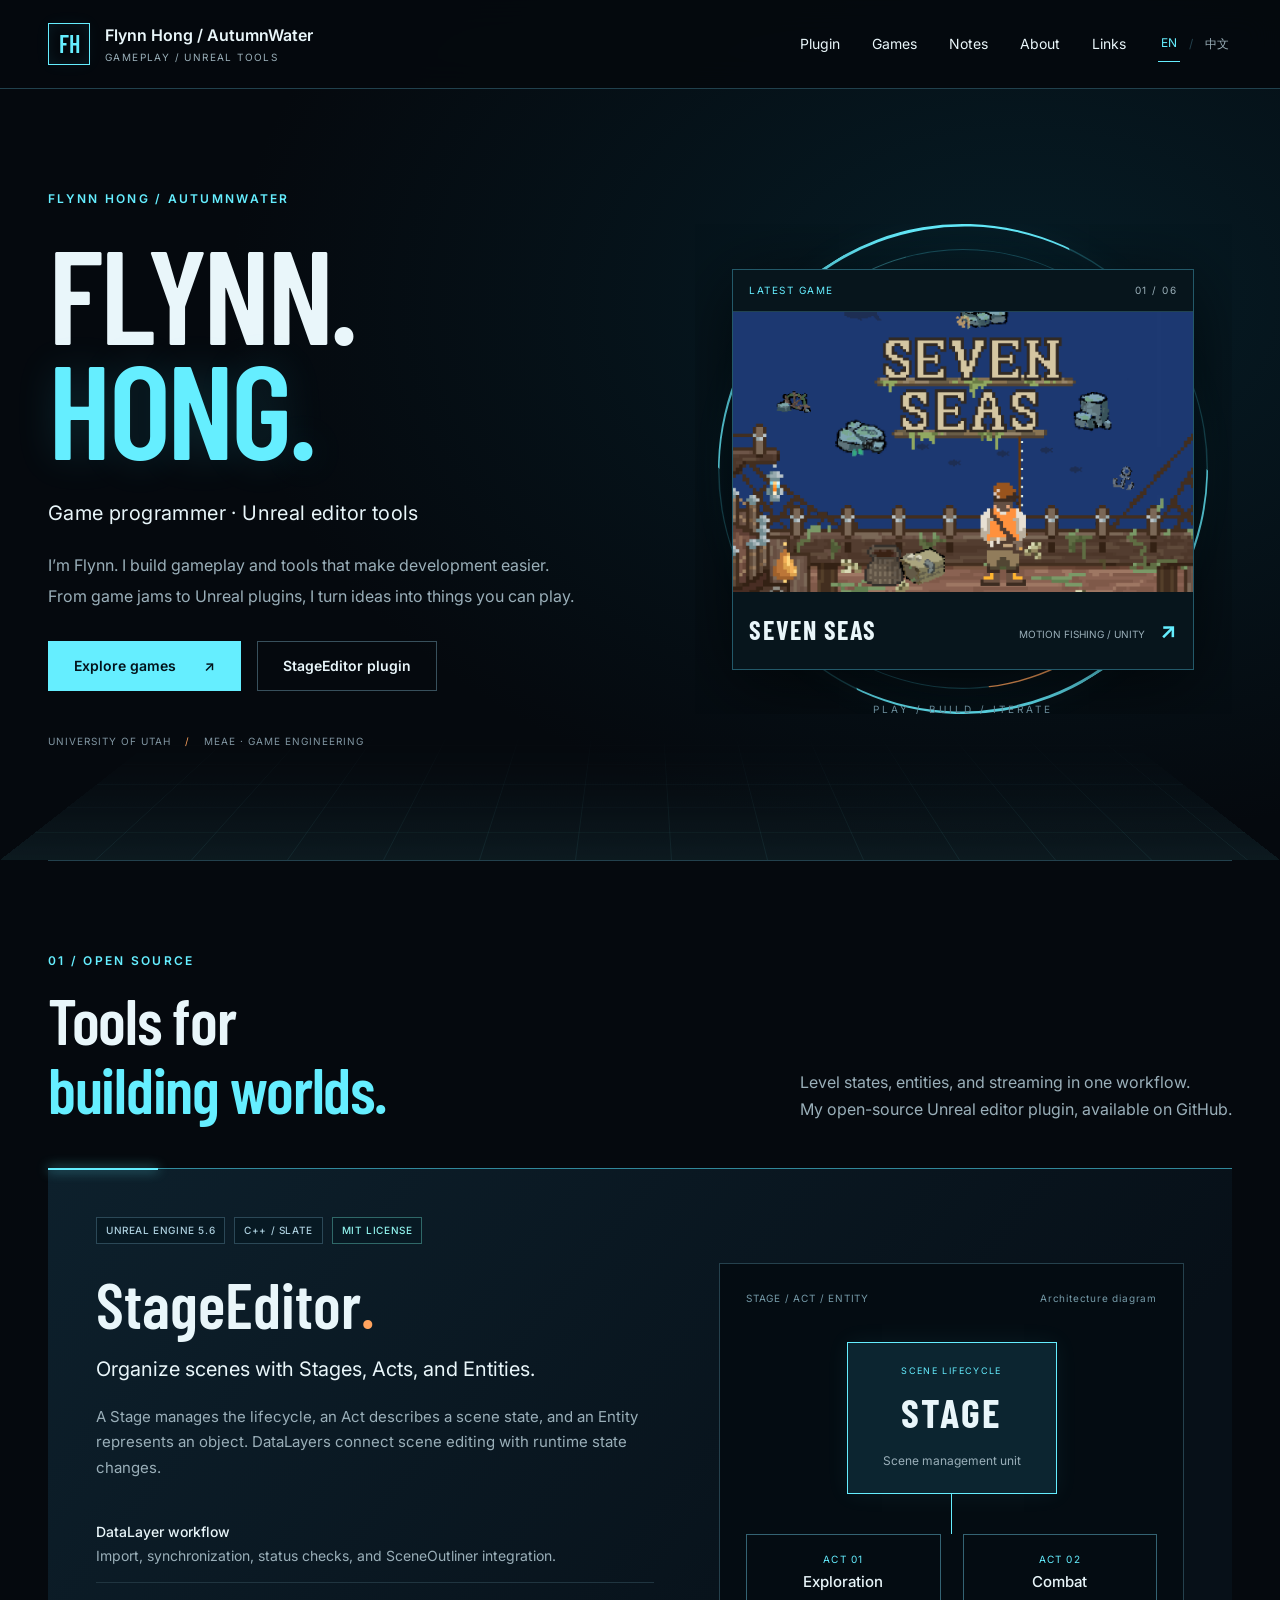
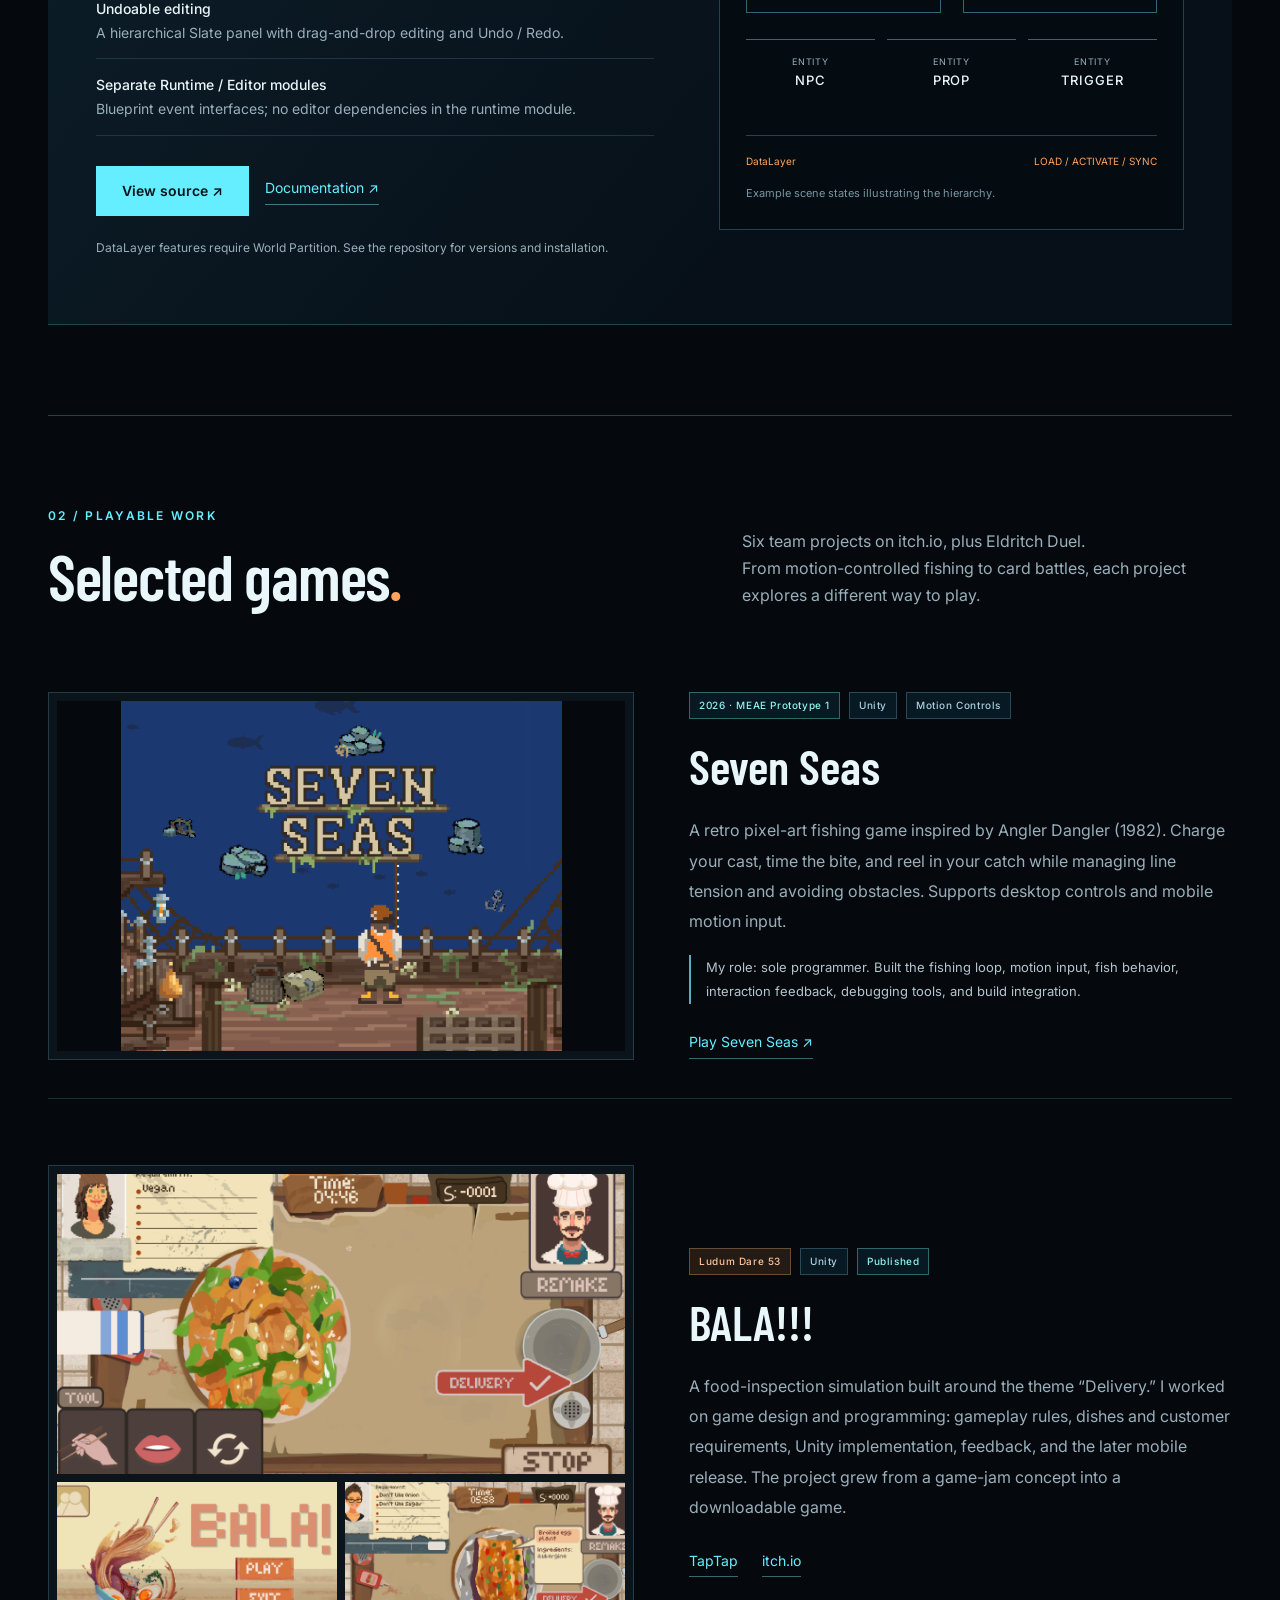
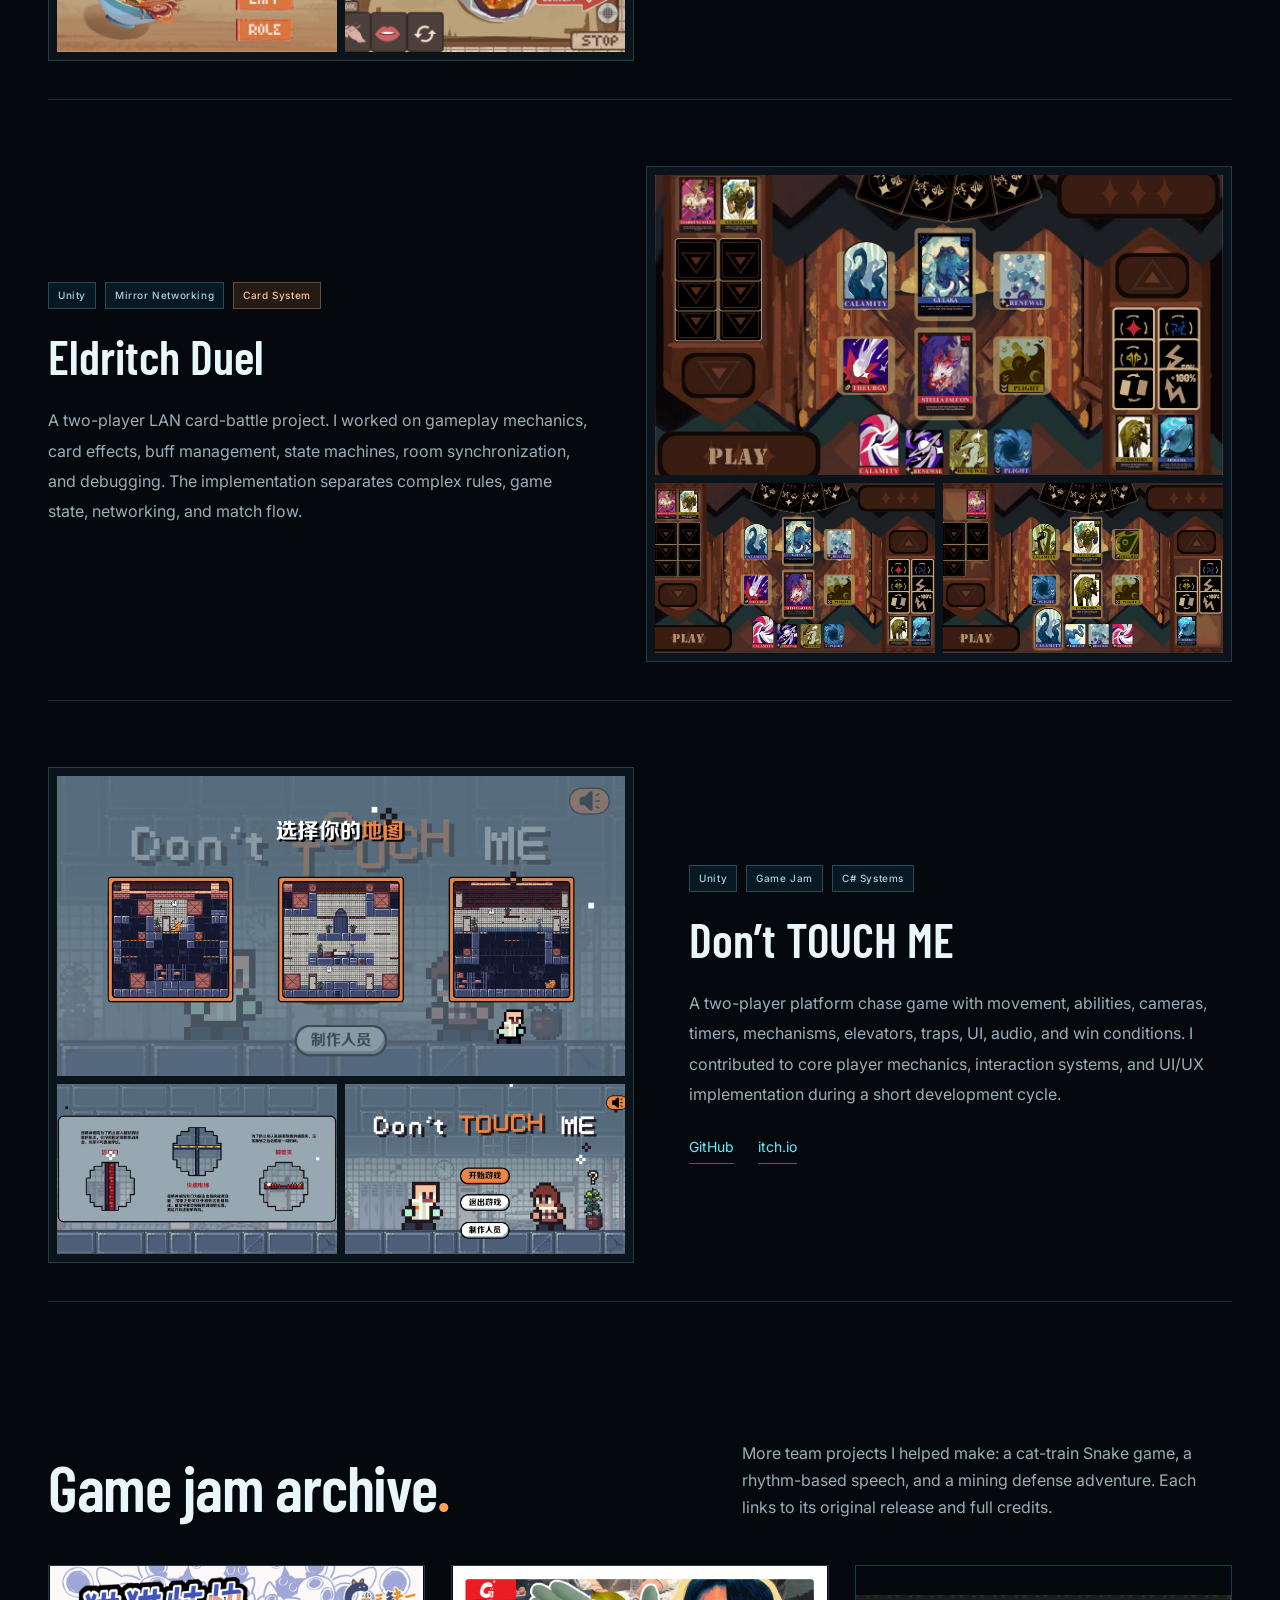
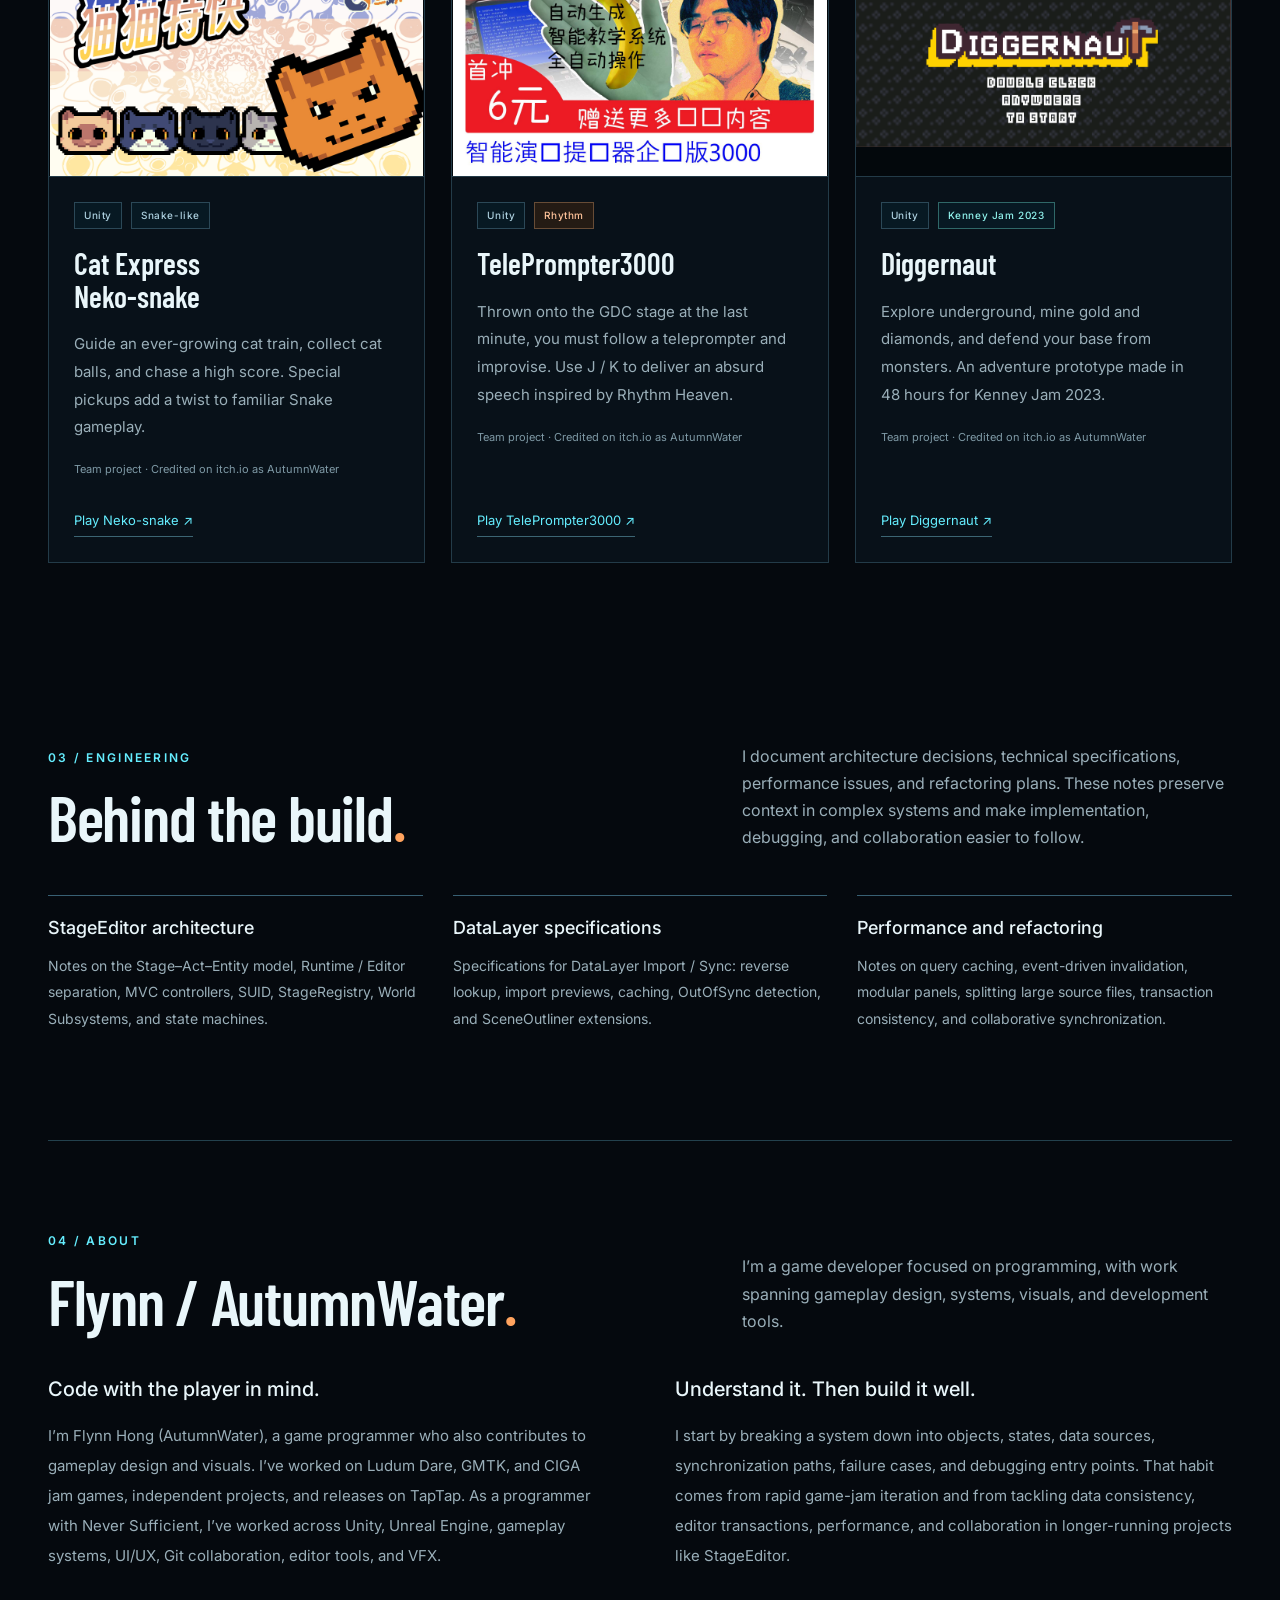
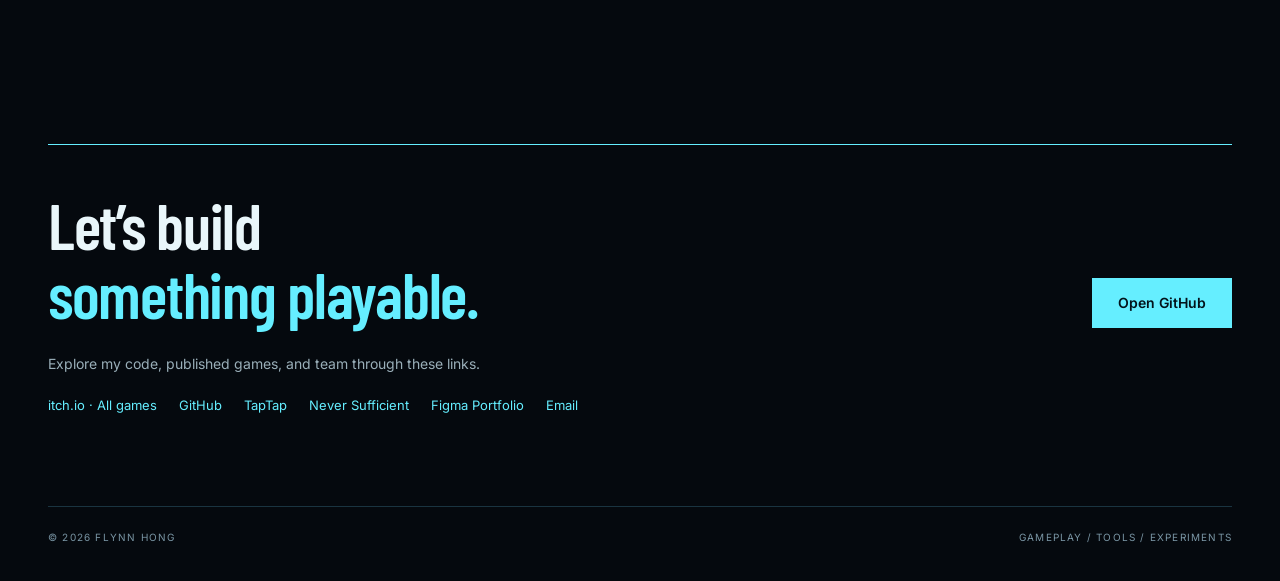
==== commit 5ffe72fc: "Default portfolio to English with Chinese switch and remove GAS study" ====
--- a/index.html
+++ b/index.html
@@ -1,42 +1,47 @@
 <!doctype html>
-<html lang="zh-CN">
+<html lang="en">
 <head>
   <meta charset="utf-8">
   <meta name="viewport" content="width=device-width, initial-scale=1">
-  <meta name="description" content="Flynn Hong / AutumnWater — game programmer working across Unity, Unreal Engine, gameplay systems and editor tools."><title>Flynn Hong / 秋水 (AutumnWater) - Game Programmer Portfolio</title>
+  <meta name="description" content="Flynn Hong / AutumnWater — game programmer working across Unity, Unreal Engine, gameplay systems and editor tools."><title>Flynn Hong / AutumnWater - Game Programmer Portfolio</title>
   <link rel="stylesheet" href="styles.css">
+  <link rel="alternate" hreflang="en" href="https://superred-hong.github.io/">
+  <link rel="alternate" hreflang="zh-CN" href="https://superred-hong.github.io/index.zh.html">
+  <link rel="alternate" hreflang="x-default" href="https://superred-hong.github.io/">
+  <script src="language.js" defer></script>
 </head>
 <body>
-  <a class="skip-link" href="#main">跳到作品内容</a>
+  <a class="skip-link" href="#main">Skip to content</a>
   <header class="nav-wrap">
     <div class="shell nav">
       <div class="brand">
         <span class="brand-mark">FH</span>
         <div>
-          Flynn Hong / 秋水
+          Flynn Hong / AutumnWater
           <small>GAMEPLAY / UNREAL TOOLS</small>
         </div>
       </div>
-      <nav aria-label="主要导航">
+      <nav aria-label="Main navigation">
         <a href="#tools">Plugin</a>
         <a href="#work">Games</a>
         <a href="#notes">Notes</a>
         <a href="#about">About</a>
         <a href="#contact">Links</a>
       </nav>
+      <div class="language-switch" role="group" aria-label="Language"><a href="./" lang="en" aria-current="page">EN</a><span aria-hidden="true">/</span><a href="index.zh.html" lang="zh-CN">中文</a></div>
     </div>
   </header>
 
   <main class="shell" id="main">
     <section class="hero" aria-labelledby="intro-title">
       <div class="hero-copy">
-        <p class="eyebrow">FLYNN HONG / 秋水 / AUTUMNWATER</p>
+        <p class="eyebrow">FLYNN HONG / AUTUMNWATER</p>
         <h1 id="intro-title">FLYNN.<br><span>HONG.</span></h1>
-        <p class="hero-subtitle">游戏程序 · Unreal 编辑器工具</p>
-        <p class="lead">我是 Flynn。写玩法，也做让开发更顺手的工具。<br>从 Game Jam 到 Unreal 插件，把想法做成能玩的东西。</p>
+        <p class="hero-subtitle">Game programmer · Unreal editor tools</p>
+        <p class="lead">I’m Flynn. I build gameplay and tools that make development easier.<br>From game jams to Unreal plugins, I turn ideas into things you can play.</p>
         <div class="hero-actions">
-          <a class="button" href="#work">探索游戏 <span aria-hidden="true">↗</span></a>
-          <a class="button secondary" href="#tools">StageEditor 插件</a>
+          <a class="button" href="#work">Explore games <span aria-hidden="true">↗</span></a>
+          <a class="button secondary" href="#tools">StageEditor plugin</a>
         </div>
         <p class="hero-footnote">UNIVERSITY OF UTAH <span>/</span> MEAE · GAME ENGINEERING</p>
       </div>
@@ -44,8 +49,8 @@
         <div class="orbit orbit-one" aria-hidden="true"></div><div class="orbit orbit-two" aria-hidden="true"></div>
         <a class="featured-signal" href="#seven-seas">
           <span class="signal-label">LATEST GAME <span>01 / 06</span></span>
-          <img src="seven-seas-cover.png" alt="Seven Seas 像素钓鱼游戏" width="630" height="500">
-          <span class="signal-caption"><strong>SEVEN SEAS</strong><span>体感钓鱼 / UNITY <b aria-hidden="true">↗</b></span></span>
+          <img src="seven-seas-cover.png" alt="Seven Seas pixel-art fishing game" width="630" height="500">
+          <span class="signal-caption"><strong>SEVEN SEAS</strong><span>MOTION FISHING / UNITY <b aria-hidden="true">↗</b></span></span>
         </a>
         <span class="visual-coordinate" aria-hidden="true">PLAY / BUILD / ITERATE</span>
       </div>
@@ -53,30 +58,30 @@
     <section id="tools" class="plugin-section" aria-labelledby="plugin-title">
       <div class="section-head">
         <div><span class="section-index">01 / OPEN SOURCE</span><h2 id="plugin-title">Tools for<br><em>building worlds.</em></h2></div>
-        <p>把关卡状态、实体和流式加载放进同一套工作流。<br>我在 GitHub 开源的 Unreal 编辑器插件。</p>
+        <p>Level states, entities, and streaming in one workflow.<br>My open-source Unreal editor plugin, available on GitHub.</p>
       </div>
       <article class="plugin-spotlight">
         <div class="plugin-description">
           <div class="meta"><span class="pill">UNREAL ENGINE 5.6</span><span class="pill">C++ / SLATE</span><span class="pill green">MIT LICENSE</span></div>
           <h3>StageEditor<span class="title-dot">.</span></h3>
-          <p class="plugin-intro">用「舞台、幕、实体」组织场景。</p>
-          <p>Stage 管理整体生命周期，Act 描述一种场景状态，Entity 承载具体对象。通过 DataLayer 连接场景编辑与运行时状态切换。</p>
+          <p class="plugin-intro">Organize scenes with Stages, Acts, and Entities.</p>
+          <p>A Stage manages the lifecycle, an Act describes a scene state, and an Entity represents an object. DataLayers connect scene editing with runtime state changes.</p>
           <ul class="plugin-features">
-            <li><strong>DataLayer 工作流</strong><span>导入、同步、状态检查与 SceneOutliner 集成。</span></li>
-            <li><strong>编辑操作可撤销</strong><span>Slate 层级面板、拖放编辑与 Undo / Redo。</span></li>
-            <li><strong>Runtime / Editor 分离</strong><span>Blueprint 事件接口；运行时模块不依赖编辑器。</span></li>
+            <li><strong>DataLayer workflow</strong><span>Import, synchronization, status checks, and SceneOutliner integration.</span></li>
+            <li><strong>Undoable editing</strong><span>A hierarchical Slate panel with drag-and-drop editing and Undo / Redo.</span></li>
+            <li><strong>Separate Runtime / Editor modules</strong><span>Blueprint event interfaces; no editor dependencies in the runtime module.</span></li>
           </ul>
-          <div class="hero-actions"><a class="button" href="https://github.com/SuperRed-Hong/StageEditorRepo">查看源码 ↗</a><a class="text-link" href="https://github.com/SuperRed-Hong/StageEditorRepo/blob/main/README_CN.md">中文文档 ↗</a></div>
-          <p class="plugin-note">DataLayer 功能需要 World Partition。版本与安装方式见仓库文档。</p>
-        </div>
-        <div class="architecture" aria-label="StageEditor 架构示意：Stage 包含多个 Act，各 Act 配置 Entity 状态；DataLayer 负责流式加载。">
-          <div class="architecture-head"><span>STAGE / ACT / ENTITY</span><span>架构示意</span></div>
-          <div class="stage-node"><small>SCENE LIFECYCLE</small><strong>STAGE</strong><span>场景管理单元</span></div>
+          <div class="hero-actions"><a class="button" href="https://github.com/SuperRed-Hong/StageEditorRepo">View source ↗</a><a class="text-link" href="https://github.com/SuperRed-Hong/StageEditorRepo/blob/main/README.md">Documentation ↗</a></div>
+          <p class="plugin-note">DataLayer features require World Partition. See the repository for versions and installation.</p>
+        </div>
+        <div class="architecture" aria-label="StageEditor architecture diagram: a Stage contains Acts that configure Entity states; DataLayers handle streaming.">
+          <div class="architecture-head"><span>STAGE / ACT / ENTITY</span><span>Architecture diagram</span></div>
+          <div class="stage-node"><small>SCENE LIFECYCLE</small><strong>STAGE</strong><span>Scene management unit</span></div>
           <div class="branch-line" aria-hidden="true"></div>
-          <div class="act-row"><div><small>ACT 01</small><strong>探索状态</strong></div><div><small>ACT 02</small><strong>战斗状态</strong></div></div>
+          <div class="act-row"><div><small>ACT 01</small><strong>Exploration</strong></div><div><small>ACT 02</small><strong>Combat</strong></div></div>
           <div class="entity-row"><span>ENTITY<br><b>NPC</b></span><span>ENTITY<br><b>PROP</b></span><span>ENTITY<br><b>TRIGGER</b></span></div>
           <div class="architecture-footer"><span>DataLayer</span><span>LOAD / ACTIVATE / SYNC</span></div>
-          <p>示例场景状态，用于说明层级关系。</p>
+          <p>Example scene states illustrating the hierarchy.</p>
         </div>
       </article>
     </section>
@@ -85,22 +90,22 @@
       <div class="section-head">
         <div><span class="section-index">02 / PLAYABLE WORK</span><h2>Selected games<span class="title-dot">.</span></h2></div>
         <p>
-          6 款 itch.io 团队作品，以及 Eldritch Duel。<br>从体感钓鱼到卡牌对战，每个项目都是一次玩法实验。
+          Six team projects on itch.io, plus Eldritch Duel.<br>From motion-controlled fishing to card battles, each project explores a different way to play.
         </p>
       </div>
 
       <article class="feature" id="seven-seas">
         <div class="feature-media single seven-seas-media">
-          <img src="seven-seas-cover.png" alt="Seven Seas 像素风钓鱼游戏封面" loading="lazy" width="630" height="500">
+          <img src="seven-seas-cover.png" alt="Seven Seas pixel-art fishing game cover" loading="lazy" width="630" height="500">
         </div>
         <div class="feature-copy">
           <div>
             <div class="meta"><span class="pill green">2026 · MEAE Prototype 1</span><span class="pill blue">Unity</span><span class="pill">Motion Controls</span></div>
             <h3>Seven Seas</h3>
-            <p>一款复古像素风钓鱼游戏，灵感来自 Angler Dangler（1982）。蓄力抛竿、把握咬钩时机，再一边控制鱼线张力、一边绕过障碍收鱼；支持电脑操作与移动设备体感输入。</p>
-            <p class="game-role">我的职责：团队唯一程序。负责钓鱼核心流程、体感输入、鱼类行为、交互反馈、调试工具与构建整合。</p>
-          </div>
-          <div class="work-links"><a href="https://sevenseasgames777.itch.io/sevenseas">试玩 Seven Seas ↗</a></div>
+            <p>A retro pixel-art fishing game inspired by Angler Dangler (1982). Charge your cast, time the bite, and reel in your catch while managing line tension and avoiding obstacles. Supports desktop controls and mobile motion input.</p>
+            <p class="game-role">My role: sole programmer. Built the fishing loop, motion input, fish behavior, interaction feedback, debugging tools, and build integration.</p>
+          </div>
+          <div class="work-links"><a href="https://sevenseasgames777.itch.io/sevenseas">Play Seven Seas ↗</a></div>
         </div>
       </article>
 
@@ -119,7 +124,7 @@
             </div>
             <h3>BALA!!!</h3>
             <p>
-              以“Delivery”为主题展开的菜品审查模拟游戏。我在项目中负责 Game Design / Program，参与玩法规则、菜品与顾客需求系统、Unity 程序实现、反馈优化和后续移动端发布。这个项目最能说明我如何把一个 Game Jam 概念推进成可被玩家实际下载体验的作品。
+              A food-inspection simulation built around the theme “Delivery.” I worked on game design and programming: gameplay rules, dishes and customer requirements, Unity implementation, feedback, and the later mobile release. The project grew from a game-jam concept into a downloadable game.
             </p>
           </div>
           <div class="work-links">
@@ -139,7 +144,7 @@
             </div>
             <h3>Eldritch Duel</h3>
             <p>
-              双人局域网卡牌对战项目。我的工作围绕玩法机制实现、卡牌效果、Buff 管理、状态机、房间同步和调试展开。它适合作为“系统型玩法程序”的展示项目：规则复杂、状态多、网络同步和对局流程都需要清晰拆分。
+              A two-player LAN card-battle project. I worked on gameplay mechanics, card effects, buff management, state machines, room synchronization, and debugging. The implementation separates complex rules, game state, networking, and match flow.
             </p>
           </div>
         </div>
@@ -165,7 +170,7 @@
             </div>
             <h3>Don’t TOUCH ME</h3>
             <p>
-              双人平台追逐项目，包含玩家控制、技能、相机、倒计时、机关、电梯、陷阱、UI、音频和胜负流程。我在项目中参与核心玩家机制、交互系统和 UI/UX 实现。它展示的是短周期内把一组玩法条件拆成可运行系统的能力。
+              A two-player platform chase game with movement, abilities, cameras, timers, mechanisms, elevators, traps, UI, audio, and win conditions. I contributed to core player mechanics, interaction systems, and UI/UX implementation during a short development cycle.
             </p>
           </div>
           <div class="work-links">
@@ -179,92 +184,83 @@
     <section id="more-games" aria-labelledby="more-games-title">
       <div class="section-head">
         <h2 id="more-games-title">Game jam archive<span class="title-dot">.</span></h2>
-        <p>我参与制作的其他团队作品：从猫车贪吃蛇、节奏演讲，到挖矿与防守。每个项目都链接到原始发布页和完整作者名单。</p>
+        <p>More team projects I helped make: a cat-train Snake game, a rhythm-based speech, and a mining defense adventure. Each links to its original release and full credits.</p>
       </div>
       <div class="game-library">
         <article class="game-card">
-          <img src="neko-snake-cover.jpg" alt="猫猫特快 Neko-snake 游戏封面" loading="lazy" width="630" height="500">
+          <img src="neko-snake-cover.jpg" alt="Neko-snake game cover" loading="lazy" width="630" height="500">
           <div class="game-card-body">
             <div class="meta"><span class="pill blue">Unity</span><span class="pill">Snake-like</span></div>
-            <h3>猫猫特快<br>Neko-snake</h3>
-            <p>引导一辆不断变长的“猫车”，收集沿途猫球、追求更高分数。特殊猫球让熟悉的贪吃蛇玩法多了一层变化。</p>
-            <p class="game-role">团队作品 · itch.io 共同作者 AutumnWater</p>
-            <div class="work-links"><a href="https://dskhao.itch.io/neko-snake">试玩 Neko-snake ↗</a></div>
+            <h3>Cat Express<br>Neko-snake</h3>
+            <p>Guide an ever-growing cat train, collect cat balls, and chase a high score. Special pickups add a twist to familiar Snake gameplay.</p>
+            <p class="game-role">Team project · Credited on itch.io as AutumnWater</p>
+            <div class="work-links"><a href="https://dskhao.itch.io/neko-snake">Play Neko-snake ↗</a></div>
           </div>
         </article>
         <article class="game-card">
-          <img src="teleprompter3000-cover.jpg" alt="TelePrompter3000 节奏演讲游戏封面" loading="lazy" width="630" height="500">
+          <img src="teleprompter3000-cover.jpg" alt="TelePrompter3000 rhythm game cover" loading="lazy" width="630" height="500">
           <div class="game-card-body">
             <div class="meta"><span class="pill blue">Unity</span><span class="pill gold">Rhythm</span></div>
             <h3>TelePrompter3000</h3>
-            <p>临时被推上 GDC 舞台的演讲者，只能跟着提词器即兴发挥。使用 J / K 键完成这场致敬《节奏天国》的荒诞演讲。</p>
-            <p class="game-role">团队作品 · itch.io 共同作者 AutumnWater</p>
-            <div class="work-links"><a href="https://dskhao.itch.io/teleprompter3000">试玩 TelePrompter3000 ↗</a></div>
+            <p>Thrown onto the GDC stage at the last minute, you must follow a teleprompter and improvise. Use J / K to deliver an absurd speech inspired by Rhythm Heaven.</p>
+            <p class="game-role">Team project · Credited on itch.io as AutumnWater</p>
+            <div class="work-links"><a href="https://dskhao.itch.io/teleprompter3000">Play TelePrompter3000 ↗</a></div>
           </div>
         </article>
         <article class="game-card">
-          <img src="diggernaut-cover.png" alt="Diggernaut 挖矿冒险游戏封面" loading="lazy" width="630" height="500">
+          <img src="diggernaut-cover.png" alt="Diggernaut mining adventure cover" loading="lazy" width="630" height="500">
           <div class="game-card-body">
             <div class="meta"><span class="pill blue">Unity</span><span class="pill green">Kenney Jam 2023</span></div>
             <h3>Diggernaut</h3>
-            <p>在地下探索、挖掘黄金与钻石，同时保护据点免受怪物侵袭。为 Kenney Jam 2023 在 48 小时内完成的冒险原型。</p>
-            <p class="game-role">团队作品 · itch.io 共同作者 AutumnWater</p>
-            <div class="work-links"><a href="https://dskhao.itch.io/diggernaut">试玩 Diggernaut ↗</a></div>
-          </div>
-        </article>
-      </div>
-    </section>
-
-    <section id="unreal-learning" class="learning-row">
-      <div><span class="section-index">UNREAL / GAMEPLAY STUDY</span><h2>GASLearn_Aura</h2></div>
-      <p>Unreal C++ 与 Gameplay Ability System 学习项目，围绕角色、AI、攻击检测、动画通知和 UI 展开。</p>
-      <a class="text-link" href="https://github.com/SuperRed-Hong/GASLearn_Aura">查看学习仓库 ↗</a>
-    </section>
-    <section id="notes">
+            <p>Explore underground, mine gold and diamonds, and defend your base from monsters. An adventure prototype made in 48 hours for Kenney Jam 2023.</p>
+            <p class="game-role">Team project · Credited on itch.io as AutumnWater</p>
+            <div class="work-links"><a href="https://dskhao.itch.io/diggernaut">Play Diggernaut ↗</a></div>
+          </div>
+        </article>
+      </div>
+    </section>
+
+<section id="notes">
       <div class="section-head">
         <div><span class="section-index">03 / ENGINEERING</span><h2>Behind the build<span class="title-dot">.</span></h2></div>
         <p>
-          我会把开发过程中的架构决策、技术规格、性能问题和重构计划整理成笔记。它们帮助我在复杂系统里保留上下文，也让后续实现、调试和协作更容易追踪。
+          I document architecture decisions, technical specifications, performance issues, and refactoring plans. These notes preserve context in complex systems and make implementation, debugging, and collaboration easier to follow.
         </p>
       </div>
       <div class="note-grid">
         <article class="note-card">
-          <h3>StageEditor 架构</h3>
-          <p>围绕 Stage-Act-Entity 三层模型，记录 Runtime / Editor 模块拆分、MVC 控制器、SUID、StageRegistry、World Subsystem 和状态机设计。</p>
+          <h3>StageEditor architecture</h3>
+          <p>Notes on the Stage–Act–Entity model, Runtime / Editor separation, MVC controllers, SUID, StageRegistry, World Subsystems, and state machines.</p>
         </article>
         <article class="note-card">
-          <h3>DataLayer 规格</h3>
-          <p>整理 DataLayer Import / Sync 的反向查找、导入预览、缓存策略、OutOfSync 判断和 SceneOutliner 扩展。</p>
+          <h3>DataLayer specifications</h3>
+          <p>Specifications for DataLayer Import / Sync: reverse lookup, import previews, caching, OutOfSync detection, and SceneOutliner extensions.</p>
         </article>
         <article class="note-card">
-          <h3>性能与重构</h3>
-          <p>记录查询缓存、事件驱动失效、Panel 模块化、文件体积分解、事务一致性和多人协作同步设计。</p>
-        </article>
-        <article class="note-card">
-          <h3>UE GAS 学习</h3>
-          <p>梳理 Full / Mixed / Minimal 三种 GameplayEffect 复制模式，用于理解多人游戏中的同步范围和网络成本。</p>
-        </article>
-      </div>
+          <h3>Performance and refactoring</h3>
+          <p>Notes on query caching, event-driven invalidation, modular panels, splitting large source files, transaction consistency, and collaborative synchronization.</p>
+        </article>
+</div>
     </section>
 
     <section id="about">
       <div class="section-head">
-        <div><span class="section-index">04 / ABOUT</span><h2>Flynn / 秋水<span class="title-dot">.</span></h2></div>
+        <div><span class="section-index">04 / ABOUT</span><h2>Flynn / AutumnWater<span class="title-dot">.</span></h2></div>
         <p>
-          我是一名以程序为核心的游戏开发者，工作范围连接玩法设计、系统实现、视觉表达和工具链建设。
+          I’m a game developer focused on programming, with work spanning gameplay design, systems, visuals, and development tools.
         </p>
       </div>
       <div class="about-grid">
         <div class="about-panel">
-          <h3>程序，也关心体验。</h3>
+          <h3>Code with the player in mind.</h3>
           <p>
-            我是 Flynn Hong / 秋水（AutumnWater），主要做游戏程序，也参与玩法设计和视觉实现。我参与过 Ludum Dare、GMTK、CIGA 等 Game Jam 和独立游戏项目，也有作品发布到 TapTap。在“永远的三缺一制作组”中，我的主要职责是程序开发，经历横跨 Unity、Unreal Engine、玩法系统、UI/UX、Git 协作、UE 编辑器工具和技术美术 VFX。
+            I’m Flynn Hong (AutumnWater), a game programmer who also contributes to gameplay design and visuals. I’ve worked on Ludum Dare, GMTK, and CIGA jam games, independent projects, and releases on TapTap. As a programmer with Never Sufficient, I’ve worked across Unity, Unreal Engine, gameplay systems, UI/UX, Git collaboration, editor tools, and VFX.
           </p>
         </div>
         <div class="about-panel">
-          <h3>先弄懂，再把它做好。</h3>
+          <h3>Understand it. Then build it well.</h3>
           <p>
-            我习惯先把系统拆开：对象、状态、数据来源、同步路径、失败情况、调试入口。这个习惯来自 Game Jam 的快速迭代，也来自 StageEditor 这类长期工具项目中反复遇到的数据一致性、编辑器事务、性能和协作问题。
+            I start by breaking a system down into objects, states, data sources, synchronization paths, failure cases, and debugging entry points. That habit comes from rapid game-jam iteration and from tackling data consistency, editor transactions, performance, and collaboration in longer-running projects like StageEditor.
           </p>
         </div>
       </div>
@@ -275,13 +271,13 @@
         <div>
           <h2>Let’s build<br><em>something playable.</em></h2>
           <p class="body-copy">
-            如果你想了解我的项目代码、已发布作品或团队背景，可以从这些链接开始。
+            Explore my code, published games, and team through these links.
           </p>
           <div class="link-list">
-            <a href="https://autumnwater.itch.io/">itch.io · 全部游戏</a>
+            <a href="https://autumnwater.itch.io/">itch.io · All games</a>
             <a href="https://github.com/SuperRed-Hong">GitHub</a>
             <a href="https://www.taptap.cn/app/382977">TapTap</a>
-            <a href="https://www.neversufficient.com/">永远的三缺一</a>
+            <a href="https://www.neversufficient.com/">Never Sufficient</a>
             <a href="https://www.figma.com/design/6B36AbeSRW9fFag7OqaqXu/%E6%B4%AA%E7%A1%95-%E6%80%BB%E6%8E%92%E7%89%88-%E4%BF%A1%E6%81%AF%E9%A1%B5?node-id=0-1&t=k1GRHHP17CFEtzhb-1">Figma Portfolio</a>
             <a href="mailto:734005065@qq.com">Email</a>
           </div>
--- a/styles.css
+++ b/styles.css
@@ -13,3 +13,13 @@
 
 /* Keep decorative rings inside their visual region on small screens. */
 .hero-visual{overflow:clip}
+/* Language navigation stays visible at every breakpoint. */
+.language-switch{display:flex;align-items:center;gap:9px;font-size:12px;white-space:nowrap;flex-shrink:0}
+.language-switch a{padding:7px 3px;color:var(--muted)}
+.language-switch a[aria-current="page"]{color:var(--cyan);border-bottom:1px solid var(--cyan)}
+.language-switch span{color:var(--line)}
+.nav nav{margin-left:auto}
+.note-grid{grid-template-columns:repeat(3,minmax(0,1fr))}
+html[lang="en"] .hero-subtitle{letter-spacing:.02em}
+@media(max-width:1100px){.nav{gap:20px}nav{gap:20px}}
+@media(max-width:760px){.nav{display:grid;grid-template-columns:1fr auto;gap:10px 12px}.nav .brand{grid-column:1}.nav nav{grid-row:2;grid-column:1/-1;margin:0}.language-switch{grid-column:2;grid-row:1;gap:6px;font-size:11px}.brand{gap:8px;font-size:12px}.brand small{letter-spacing:.05em}.note-grid{grid-template-columns:1fr}.hero-subtitle{max-width:100%}}
